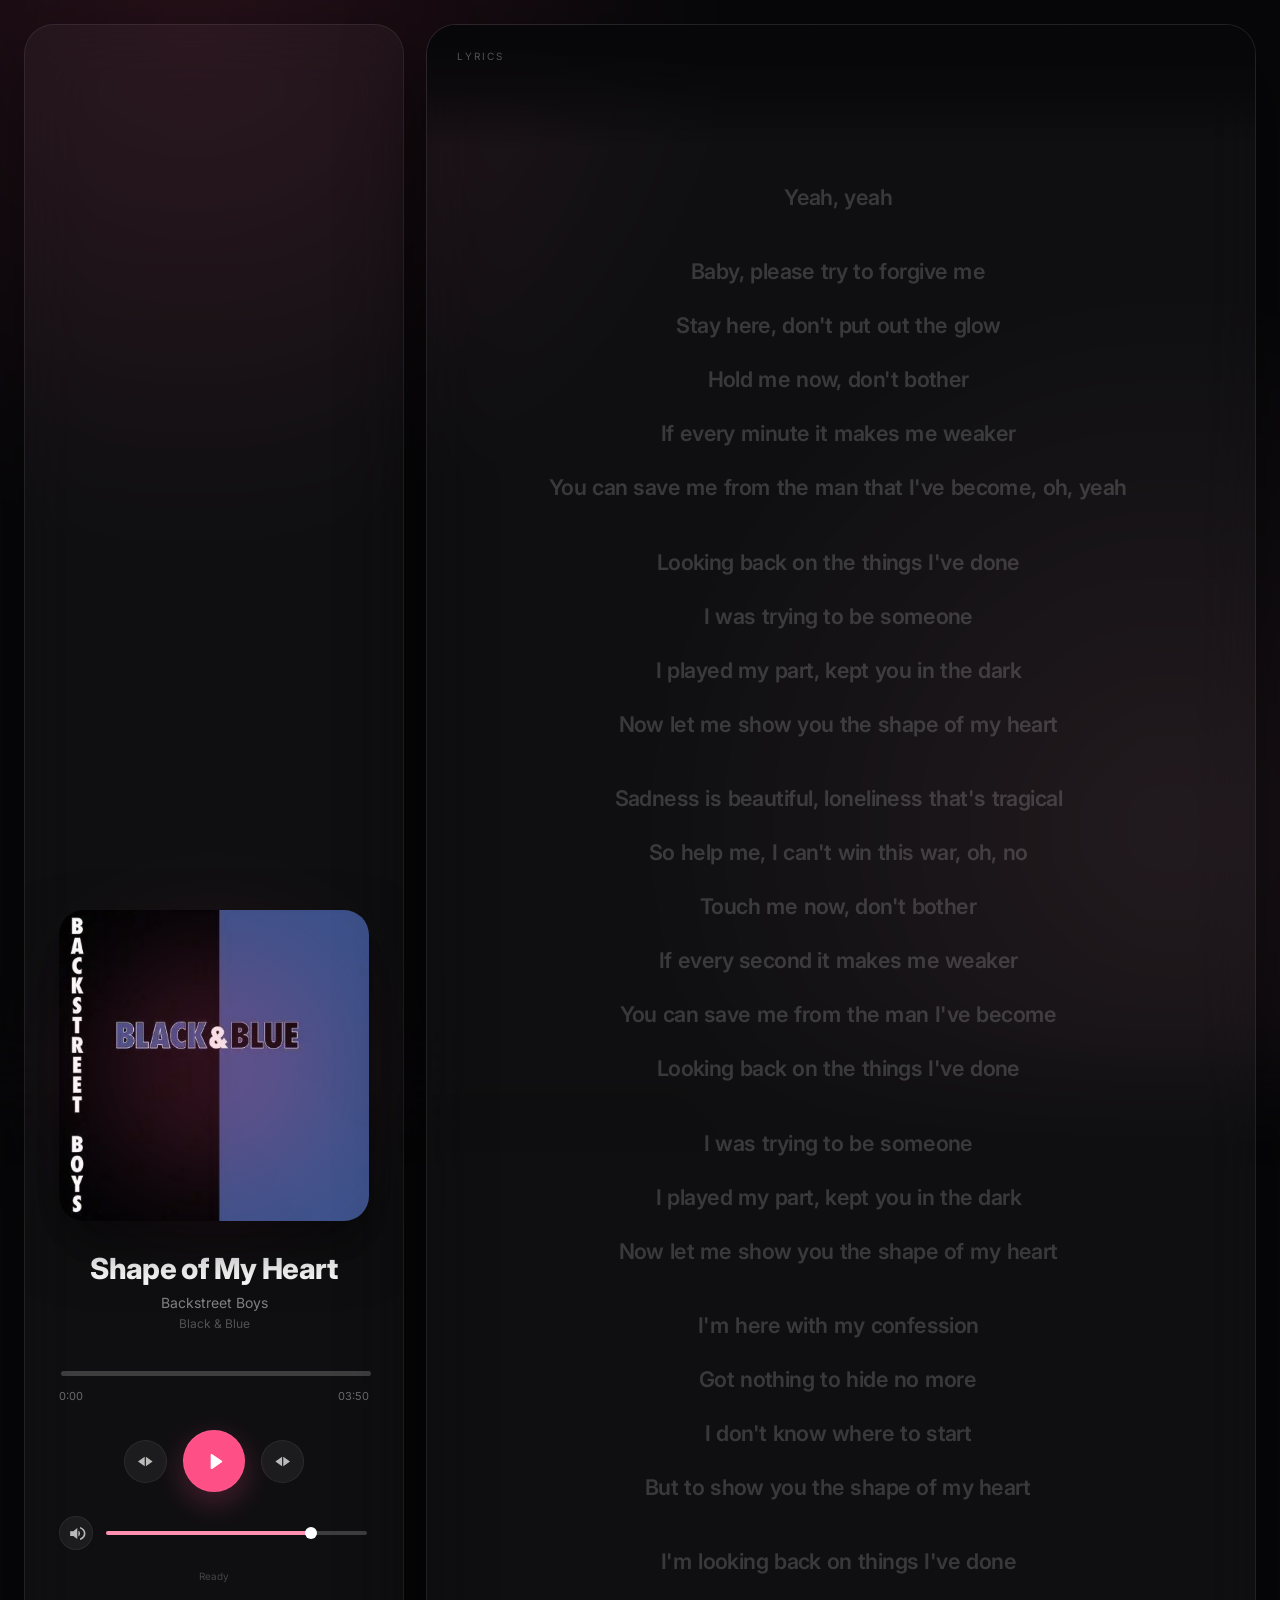
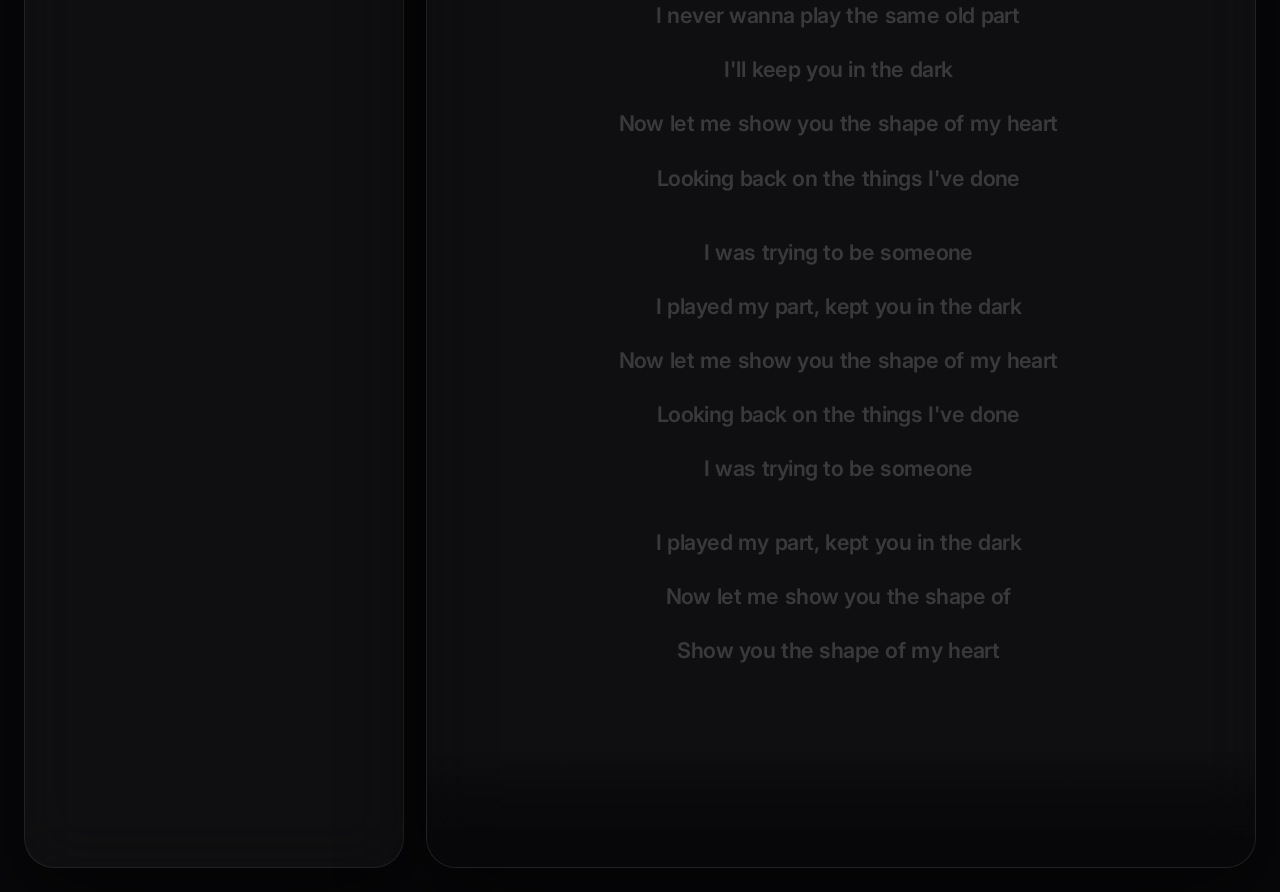
==== shapeofmyheart/index.html @ e03304a5 "first" ====
<!DOCTYPE html>
<html lang="id">
<head>
<meta charset="UTF-8">
<meta name="viewport" content="width=device-width, initial-scale=1.0, viewport-fit=cover">
<meta name="theme-color" content="#070709">
<title>Rose Music Player</title>

<link rel="preconnect" href="https://fonts.googleapis.com">
<link rel="preconnect" href="https://fonts.gstatic.com" crossorigin>
<link href="https://fonts.googleapis.com/css2?family=Inter:wght@400;500;600;700;800&display=swap" rel="stylesheet">

<style>
:root {
    --bg: #070709;
    --panel: rgba(255,255,255,.045);
    --panel-strong: rgba(255,255,255,.075);
    --border: rgba(255,255,255,.08);
    --text: #fff;
    --muted: rgba(255,255,255,.48);
    --accent: #ff4f87;
    --accent-light: #ff91b0;
    --shadow: 0 30px 80px rgba(0,0,0,.5);
}

* {
    box-sizing: border-box;
    -webkit-tap-highlight-color: transparent;
}

html,
body {
    margin: 0;
    width: 100%;
    min-height: 100%;
    background: var(--bg);
    color: var(--text);
    font-family: Inter, system-ui, sans-serif;
}

body {
    overflow-x: hidden;
}

button,
input {
    font: inherit;
}

button {
    border: 0;
    cursor: pointer;
}

.app {
    min-height: 100vh;
    position: relative;
    overflow: hidden;
    padding: 24px;
}

.background {
    position: fixed;
    inset: -20%;
    z-index: 0;
    pointer-events: none;
    background:
        radial-gradient(circle at 25% 15%, rgba(255,79,135,.13), transparent 30%),
        radial-gradient(circle at 80% 80%, rgba(255,145,176,.08), transparent 30%),
        #070709;
    filter: blur(35px);
}

.player {
    position: relative;
    z-index: 1;
    width: min(1250px, 100%);
    min-height: calc(100vh - 48px);
    margin: auto;
    display: grid;
    grid-template-columns: 380px minmax(0, 1fr);
    gap: 22px;
}

.player-card,
.lyrics-card {
    background: rgba(255,255,255,.035);
    border: 1px solid var(--border);
    box-shadow: var(--shadow);
    backdrop-filter: blur(30px);
    -webkit-backdrop-filter: blur(30px);
    border-radius: 30px;
}

.player-card {
    display: flex;
    flex-direction: column;
    justify-content: center;
    padding: 34px;
}

.cover-wrapper {
    position: relative;
    width: min(100%, 310px);
    aspect-ratio: 1;
    margin: 0 auto 30px;
}

.cover-glow {
    position: absolute;
    inset: 12%;
    background: var(--accent);
    opacity: .18;
    filter: blur(55px);
    border-radius: 50%;
    transition: opacity .5s ease, transform .5s ease;
}

.cover {
    position: relative;
    width: 100%;
    height: 100%;
    object-fit: cover;
    border-radius: 25px;
    display: block;
    box-shadow: 0 25px 55px rgba(0,0,0,.55);
    transition:
        transform .6s cubic-bezier(.2,.8,.2,1),
        box-shadow .6s ease;
}

.cover.playing {
    transform: scale(1.025);
    animation: floating 4s ease-in-out infinite;
}

.cover.playing + .cover-glow {
    opacity: .3;
    transform: scale(1.08);
}

@keyframes floating {
    0%, 100% {
        transform: scale(1.025) translateY(0);
    }
    50% {
        transform: scale(1.04) translateY(-5px);
    }
}

.song-info {
    text-align: center;
    margin-bottom: 24px;
}

.song-title {
    margin: 0;
    font-size: clamp(22px, 4vw, 29px);
    font-weight: 800;
    letter-spacing: -.7px;
}

.song-artist {
    margin: 8px 0 0;
    color: var(--muted);
    font-size: 14px;
}

.song-album {
    margin: 5px 0 0;
    color: rgba(255,255,255,.28);
    font-size: 12px;
}

.progress-area {
    margin-top: 5px;
}

.progress {
    width: 100%;
    height: 5px;
    appearance: none;
    -webkit-appearance: none;
    border-radius: 99px;
    outline: none;
    cursor: pointer;
    background: rgba(255,255,255,.1);
}

.progress::-webkit-slider-runnable-track {
    height: 5px;
    border-radius: 99px;
    background:
        linear-gradient(
            to right,
            var(--accent) 0%,
            var(--accent) var(--progress, 0%),
            rgba(255,255,255,.1) var(--progress, 0%),
            rgba(255,255,255,.1) 100%
        );
}

.progress::-moz-range-track {
    height: 5px;
    border-radius: 99px;
    background: rgba(255,255,255,.1);
}

.progress::-moz-range-progress {
    height: 5px;
    background: var(--accent);
    border-radius: 99px;
}

.progress::-webkit-slider-thumb {
    appearance: none;
    width: 13px;
    height: 13px;
    margin-top: -4px;
    border-radius: 50%;
    background: #fff;
    box-shadow: 0 0 12px rgba(255,79,135,.7);
    opacity: 0;
    transition: opacity .2s ease, transform .2s ease;
}

.progress:hover::-webkit-slider-thumb,
.progress:active::-webkit-slider-thumb {
    opacity: 1;
}

.time-row {
    display: flex;
    justify-content: space-between;
    margin-top: 9px;
    color: rgba(255,255,255,.38);
    font-size: 11px;
}

.controls {
    display: flex;
    align-items: center;
    justify-content: center;
    gap: 16px;
    margin-top: 27px;
}

.control {
    width: 43px;
    height: 43px;
    border-radius: 50%;
    display: grid;
    place-items: center;
    color: rgba(255,255,255,.7);
    background: rgba(255,255,255,.055);
    border: 1px solid rgba(255,255,255,.06);
    transition: transform .2s ease, background .2s ease, color .2s ease;
}

.control:hover {
    transform: translateY(-2px);
    color: #fff;
    background: rgba(255,255,255,.1);
}

.control:active {
    transform: scale(.94);
}

.play-button {
    width: 62px;
    height: 62px;
    color: #fff;
    background: var(--accent);
    box-shadow: 0 10px 30px rgba(255,79,135,.25);
}

.play-button:hover {
    background: var(--accent-light);
}

.icon {
    width: 19px;
    height: 19px;
    fill: currentColor;
}

.play-button .icon {
    width: 23px;
    height: 23px;
}

.volume-row {
    display: flex;
    align-items: center;
    gap: 11px;
    margin-top: 24px;
    color: rgba(255,255,255,.55);
}

.volume {
    flex: 1;
    height: 4px;
    appearance: none;
    -webkit-appearance: none;
    border-radius: 99px;
    background: rgba(255,255,255,.1);
}

.volume::-webkit-slider-runnable-track {
    height: 4px;
    border-radius: 99px;
    background:
        linear-gradient(
            to right,
            var(--accent-light) 0%,
            var(--accent-light) var(--volume, 80%),
            rgba(255,255,255,.1) var(--volume, 80%),
            rgba(255,255,255,.1) 100%
        );
}

.volume::-webkit-slider-thumb {
    appearance: none;
    width: 12px;
    height: 12px;
    margin-top: -4px;
    border-radius: 50%;
    background: #fff;
}

.status {
    text-align: center;
    margin-top: 20px;
    color: rgba(255,255,255,.22);
    font-size: 10px;
}

.lyrics-card {
    min-height: 0;
    position: relative;
    overflow: hidden;
}

.lyrics-header {
    position: absolute;
    z-index: 5;
    top: 0;
    left: 0;
    right: 0;
    padding: 25px 30px 18px;
    background: linear-gradient(
        to bottom,
        rgba(7,7,9,.95),
        rgba(7,7,9,.5),
        transparent
    );
    pointer-events: none;
}

.lyrics-label {
    color: rgba(255,255,255,.3);
    font-size: 10px;
    text-transform: uppercase;
    letter-spacing: 2px;
}

.lyrics-section {
    position: relative;
    height: 100%;
    min-height: 650px;
    overflow-y: auto;
    overflow-x: hidden;
    scroll-behavior: smooth;
    padding: 145px 30px 170px;
    scrollbar-width: thin;
    scrollbar-color: rgba(255,255,255,.12) transparent;
    overscroll-behavior: contain;
}

.lyrics-section::-webkit-scrollbar {
    width: 5px;
}

.lyrics-section::-webkit-scrollbar-track {
    background: transparent;
}

.lyrics-section::-webkit-scrollbar-thumb {
    background: rgba(255,255,255,.12);
    border-radius: 20px;
}

/* Fade mask */
.lyrics-card::before,
.lyrics-card::after {
    content: "";
    position: absolute;
    z-index: 4;
    left: 0;
    right: 0;
    height: 125px;
    pointer-events: none;
}

.lyrics-card::before {
    top: 0;
    background: linear-gradient(
        to bottom,
        rgba(7,7,9,1),
        rgba(7,7,9,.72),
        transparent
    );
}

.lyrics-card::after {
    bottom: 0;
    background: linear-gradient(
        to top,
        rgba(7,7,9,1),
        rgba(7,7,9,.72),
        transparent
    );
}

.line {
    position: relative;
    width: fit-content;
    max-width: 100%;
    margin: 0 auto;
    padding: 10px 16px;
    border-radius: 15px;
    color: rgba(255,255,255,.4);
    opacity: .55;
    font-size: clamp(17px, 2vw, 22px);
    font-weight: 600;
    line-height: 1.55;
    letter-spacing: -.35px;
    text-align: center;
    transform: scale(.98);
    transition:
        opacity .45s ease,
        color .45s ease,
        transform .45s cubic-bezier(.2,.8,.2,1),
        background .35s ease,
        filter .45s ease;
    cursor: pointer;
}

.line:hover {
    transform: scale(1.025) translateX(4px);
    background: rgba(255,255,255,.035);
    color: rgba(255,255,255,.72);
    opacity: .85;
}

.line.past {
    opacity: .25;
    color: rgba(255,255,255,.15);
    transform: scale(.94);
    filter: blur(.05px);
}

.line.future {
    opacity: .55;
    color: rgba(255,255,255,.4);
}

.line.active {
    opacity: 1;
    color: #fff;
    transform: scale(1.05);
    background: rgba(255,255,255,.045);
    box-shadow:
        inset 0 0 0 1px rgba(255,255,255,.035),
        0 12px 35px rgba(0,0,0,.15);
}

.line.active::before {
    content: "";
    position: absolute;
    left: 4px;
    top: 50%;
    width: 2px;
    height: 25px;
    border-radius: 99px;
    background: var(--accent);
    box-shadow: 0 0 12px rgba(255,79,135,.5);
    transform: translateY(-50%);
}

.line.active:hover {
    transform: scale(1.065) translateX(4px);
    background: rgba(255,255,255,.065);
}

.word {
    display: inline-block;
    margin-right: .28em;
    color: rgba(255,255,255,.32);
    transition:
        color .14s ease,
        text-shadow .14s ease,
        transform .14s cubic-bezier(.2,.8,.2,1),
        opacity .14s ease;
}

.word.sung {
    color: rgba(255,255,255,.92);
}

.word.active {
    color: var(--accent-light);
    transform: translateY(-1px) scale(1.035);
    text-shadow:
        0 0 8px rgba(255,79,135,.35),
        0 0 20px rgba(255,79,135,.15);
}

.empty {
    height: 100%;
    min-height: 400px;
    display: grid;
    place-items: center;
    text-align: center;
    color: rgba(255,255,255,.25);
}

.empty strong {
    display: block;
    color: rgba(255,255,255,.55);
    font-size: 15px;
    margin-bottom: 7px;
}

.empty span {
    font-size: 12px;
}

@media (max-width: 850px) {
    .app {
        padding: 12px;
    }

    .player {
        min-height: calc(100vh - 24px);
        grid-template-columns: 1fr;
        gap: 12px;
    }

    .player-card {
        padding: 25px 20px 20px;
        border-radius: 24px;
    }

    .cover-wrapper {
        width: min(65vw, 270px);
        margin-bottom: 22px;
    }

    .song-info {
        margin-bottom: 18px;
    }

    .controls {
        margin-top: 22px;
    }

    .volume-row {
        margin-top: 18px;
    }

    .lyrics-card {
        min-height: 60vh;
        height: 60vh;
        border-radius: 24px;
    }

    .lyrics-section {
        min-height: 0;
        padding: 120px 14px 130px;
    }

    .lyrics-header {
        padding: 20px 20px 15px;
    }

    .line {
        padding: 9px 13px;
        font-size: 17px;
    }

    .line.active {
        transform: scale(1.025);
    }

    .line.active:hover {
        transform: scale(1.04);
    }
}

@media (max-width: 450px) {
    .cover-wrapper {
        width: 57vw;
        max-width: 230px;
    }

    .player-card {
        padding-top: 20px;
    }

    .song-title {
        font-size: 21px;
    }

    .control {
        width: 40px;
        height: 40px;
    }

    .play-button {
        width: 57px;
        height: 57px;
    }

    .lyrics-card {
        height: 58vh;
    }
}
</style>
</head>

<body>

<div class="app">
    <div class="background"></div>

    <main class="player">

        <section class="player-card">

            <div class="cover-wrapper">
                <img
                    id="cover"
                    class="cover"
                    src="cover.jpg"
                    alt="Album cover"
                >
                <div class="cover-glow"></div>
            </div>

            <div class="song-info">
                <h1 id="songTitle" class="song-title">Loading...</h1>
                <p id="songArtist" class="song-artist">Unknown Artist</p>
                <p id="songAlbum" class="song-album">Unknown Album</p>
            </div>

            <div class="progress-area">
                <input
                    id="progress"
                    class="progress"
                    type="range"
                    min="0"
                    max="100"
                    value="0"
                    step="0.01"
                    aria-label="Progress"
                >

                <div class="time-row">
                    <span id="currentTime">0:00</span>
                    <span id="duration">0:00</span>
                </div>
            </div>

            <div class="controls">

                <button
                    id="backButton"
                    class="control"
                    title="Mundur 5 detik"
                    aria-label="Mundur 5 detik"
                >
                    <svg class="icon" viewBox="0 0 24 24">
                        <path d="M11 6v12l-8.5-6L11 6Zm1.5 0v12l8.5-6-8.5-6Z"/>
                    </svg>
                </button>

                <button
                    id="playButton"
                    class="control play-button"
                    title="Play"
                    aria-label="Play"
                >
                    <svg id="playIcon" class="icon" viewBox="0 0 24 24">
                        <path d="M8 5.2v13.6c0 .8.9 1.3 1.6.9l10-6.8c.6-.4.6-1.3 0-1.7l-10-6.8C8.9 4 8 4.4 8 5.2Z"/>
                    </svg>
                </button>

                <button
                    id="forwardButton"
                    class="control"
                    title="Maju 5 detik"
                    aria-label="Maju 5 detik"
                >
                    <svg class="icon" viewBox="0 0 24 24">
                        <path d="M13 6v12l8.5-6L13 6Zm-1.5 0v12L3 12l8.5-6Z"/>
                    </svg>
                </button>

            </div>

            <div class="volume-row">

                <button
                    id="muteButton"
                    class="control"
                    style="width:34px;height:34px;"
                    title="Mute"
                    aria-label="Mute"
                >
                    <svg id="volumeIcon" class="icon" viewBox="0 0 24 24">
                        <path d="M4 9v6h4l5 4V5L8 9H4Zm12.5 3a4.5 4.5 0 0 0-2.1-3.8v7.6a4.5 4.5 0 0 0 2.1-3.8Zm0-8.3v2.1c2.8 1 4.8 3.5 4.8 6.2s-2 5.2-4.8 6.2v2.1c4-1.1 6.8-4.4 6.8-8.3s-2.8-7.2-6.8-8.3Z"/>
                    </svg>
                </button>

                <input
                    id="volume"
                    class="volume"
                    type="range"
                    min="0"
                    max="1"
                    step="0.01"
                    value=".8"
                    aria-label="Volume"
                >

            </div>

            <div id="status" class="status">
                Ready
            </div>

            <audio id="audio" preload="metadata">
                <source src="music.mp3" type="audio/mpeg">
            </audio>

        </section>

        <section class="lyrics-card">

            <div class="lyrics-header">
                <div class="lyrics-label">Lyrics</div>
            </div>

            <div
                id="lyricsSection"
                class="lyrics-section"
                aria-label="Lyrics"
            >
                <div class="empty">
                    <div>
                        <strong>Loading lyrics...</strong>
                        <span>Membaca lyric.lrc</span>
                    </div>
                </div>
            </div>

        </section>

    </main>
</div>

<script>
"use strict";

/* =========================================================
   DOM
========================================================= */

const audio = document.getElementById("audio");
const cover = document.getElementById("cover");

const playButton = document.getElementById("playButton");
const playIcon = document.getElementById("playIcon");

const backButton = document.getElementById("backButton");
const forwardButton = document.getElementById("forwardButton");

const progress = document.getElementById("progress");
const volume = document.getElementById("volume");

const muteButton = document.getElementById("muteButton");
const volumeIcon = document.getElementById("volumeIcon");

const currentTimeEl = document.getElementById("currentTime");
const durationEl = document.getElementById("duration");

const songTitle = document.getElementById("songTitle");
const songArtist = document.getElementById("songArtist");
const songAlbum = document.getElementById("songAlbum");

const lyricsSection = document.getElementById("lyricsSection");
const statusEl = document.getElementById("status");


/* =========================================================
   STATE
========================================================= */

let lyrics = [];
let metadata = {};

let activeLineIndex = -1;
let previousActiveLineIndex = -1;

let lastRenderedSecond = -1;
let previousVolume = 0.8;


/* =========================================================
   UTILITIES
========================================================= */

function formatTime(seconds) {
    if (!Number.isFinite(seconds) || seconds < 0) {
        return "0:00";
    }

    const minutes = Math.floor(seconds / 60);
    const secs = Math.floor(seconds % 60);

    return `${minutes}:${String(secs).padStart(2, "0")}`;
}


/*
 * Memperbaiki mojibake umum akibat encoding UTF-8
 * yang salah terbaca sebagai Windows-1252 / Latin-1.
 */
function normalizeText(text) {
    if (!text) return "";

    let result = text;

    const replacements = {
        "â€“": "–",
        "â€”": "—",
        "â€˜": "‘",
        "â€™": "’",
        "â€œ": "“",
        "â€": "”",
        "â€¦": "…",
        "Â ": " ",
        "Â": "",
        "â€¢": "•",
        "â„¢": "™",
        "âˆ’": "−",
        "ï¿½": "�"
    };

    for (const [bad, good] of Object.entries(replacements)) {
        result = result.split(bad).join(good);
    }

    return result.normalize("NFC");
}


/* =========================================================
   LRC PARSER
========================================================= */

function timeToSeconds(minute, second, fraction = "0") {
    const sec = Number(second);

    /*
     * LRC biasanya memakai centisecond:
     * 00:15.05 = 15.05
     *
     * Jika fraction memiliki 1 digit:
     * .5 -> .5
     *
     * Jika memiliki 2 digit:
     * .05 -> .05
     *
     * Jika lebih panjang:
     * dikonversi sebagai decimal.
     */
    const decimal = Number(`0.${fraction}`);

    return (Number(minute) * 60) + sec + decimal;
}


function parseLRC(text) {
    const result = {
        metadata: {},
        lines: []
    };

    text = normalizeText(text);

    const rawLines = text
        .replace(/\r\n/g, "\n")
        .replace(/\r/g, "\n")
        .split("\n");

    /*
     * Timestamp line-level:
     * [00:15.05]I know...
     *
     * Word timestamp:
     * [00:15.05]I <00:15.52>know <00:16.02>that
     */
    const lineTimestampRegex =
        /\[(\d{1,3}):(\d{2})(?:[.:](\d{1,3}))?\]/g;

    const wordTimestampRegex =
        /<(\d{1,3}):(\d{2})(?:[.:](\d{1,3}))?>/g;

    for (const rawLine of rawLines) {

        const line = rawLine.trim();

        if (!line) continue;

        /*
         * Metadata
         */
        const metadataMatch = line.match(
            /^\[([a-zA-Z]+):\s*(.*?)\]$/
        );

        if (metadataMatch) {
            const key = metadataMatch[1].toLowerCase();
            const value = normalizeText(metadataMatch[2]);

            result.metadata[key] = value;
            continue;
        }

        /*
         * Ambil timestamp line-level.
         */
        const timestamps = [];
        let match;

        lineTimestampRegex.lastIndex = 0;

        while ((match = lineTimestampRegex.exec(line)) !== null) {
            const seconds = timeToSeconds(
                match[1],
                match[2],
                match[3] || "0"
            );

            timestamps.push(seconds);
        }

        if (!timestamps.length) continue;

        /*
         * Hapus timestamp pertama dari awal.
         * Timestamp tambahan dianggap repeat timestamp.
         */
        const firstTimestampEnd = line.indexOf("]");

        if (firstTimestampEnd === -1) continue;

        const content = line
            .slice(firstTimestampEnd + 1)
            .trim();

        /*
         * Parse word-level timestamp.
         */
        const words = [];

        let lastIndex = 0;
        let wordMatch;

        wordTimestampRegex.lastIndex = 0;

        /*
         * Teks sebelum timestamp kata pertama
         * memakai timestamp line sebagai timestamp awal.
         */
        while ((wordMatch = wordTimestampRegex.exec(content)) !== null) {

            const textBefore = content
                .slice(lastIndex, wordMatch.index)
                .trim();

            if (textBefore) {
                words.push({
                    text: textBefore,
                    time: null
                });
            }

            const wordTime = timeToSeconds(
                wordMatch[1],
                wordMatch[2],
                wordMatch[3] || "0"
            );

            words.push({
                text: "",
                time: wordTime
            });

            lastIndex = wordTimestampRegex.lastIndex;
        }

        /*
         * Cara di atas menghasilkan timestamp sebagai token kosong.
         * Sekarang gabungkan timestamp dengan kata berikutnya.
         */
        const reconstructedWords = [];

        if (wordTimestampRegex.test(content)) {

            const parts = [];
            let cursor = 0;

            wordTimestampRegex.lastIndex = 0;

            while ((wordMatch = wordTimestampRegex.exec(content)) !== null) {

                const textPart = content.slice(
                    cursor,
                    wordMatch.index
                ).trim();

                const timestamp = timeToSeconds(
                    wordMatch[1],
                    wordMatch[2],
                    wordMatch[3] || "0"
                );

                if (textPart) {
                    parts.push({
                        text: textPart,
                        time: timestamp
                    });
                }

                cursor = wordTimestampRegex.lastIndex;
            }

            const finalText = content.slice(cursor).trim();

            if (finalText) {
                /*
                 * Jika ada timestamp terakhir, kata setelahnya
                 * menggunakan timestamp tersebut.
                 */
                const lastTimestamp = parts.length
                    ? parts[parts.length - 1].time
                    : timestamps[0];

                parts.push({
                    text: finalText,
                    time: lastTimestamp
                });
            }

            reconstructedWords.push(...parts);
        }

        const finalWords = reconstructedWords.length
            ? reconstructedWords
            : [{
                text: content,
                time: timestamps[0]
            }];

        /*
         * Jika ada beberapa timestamp line-level,
         * buat line terpisah.
         */
        for (const start of timestamps) {

            result.lines.push({
                time: start,
                text: content,
                words: finalWords.map(word => ({
                    text: word.text,
                    time: word.time
                }))
            });
        }
    }

    /*
     * Sort timestamp.
     */
    result.lines.sort((a, b) => a.time - b.time);

    /*
     * Jika word timestamp tidak tersedia,
     * gunakan timestamp line sebagai fallback.
     */
    for (const line of result.lines) {
        line.words = line.words.filter(
            word => word.text
        );

        if (!line.words.length && line.text) {
            line.words = [{
                text: line.text,
                time: line.time
            }];
        }
    }

    return result;
}


/* =========================================================
   LOAD LYRICS
========================================================= */

async function loadLyrics() {

    try {

        statusEl.textContent = "Loading lyrics...";

        const response = await fetch(
            "lyric.lrc",
            {
                cache: "no-cache"
            }
        );

        if (!response.ok) {
            throw new Error(
                `HTTP ${response.status}`
            );
        }

        const text = await response.text();

        if (!text.trim()) {
            throw new Error("LRC kosong");
        }

        const parsed = parseLRC(text);

        metadata = parsed.metadata;
        lyrics = parsed.lines;

        renderLyrics();
        applyMetadata();

        statusEl.textContent =
            `${lyrics.length} lyric lines`;

    } catch (error) {

        console.error("Lyrics error:", error);

        lyrics = [];

        lyricsSection.innerHTML = `
            <div class="empty">
                <div>
                    <strong>Lyrics tidak ditemukan</strong>
                    <span>Pastikan file lyric.lrc berada di folder yang sama.</span>
                </div>
            </div>
        `;

        statusEl.textContent =
            "Lyrics tidak ditemukan";
    }
}


/* =========================================================
   METADATA
========================================================= */

function applyMetadata() {

    songTitle.textContent =
        metadata.ti || "Unknown Title";

    songArtist.textContent =
        metadata.ar || "Unknown Artist";

    songAlbum.textContent =
        metadata.al || "Unknown Album";

    if (metadata.length) {
        durationEl.textContent =
            normalizeText(metadata.length);
    }
}


/* =========================================================
   RENDER LYRICS
========================================================= */

function renderLyrics() {

    if (!lyrics.length) {
        lyricsSection.innerHTML = `
            <div class="empty">
                <div>
                    <strong>Lyrics tidak ditemukan</strong>
                    <span>File LRC tidak memiliki timestamp yang valid.</span>
                </div>
            </div>
        `;
        return;
    }

    const fragment = document.createDocumentFragment();

    lyrics.forEach((line, lineIndex) => {

        const lineElement =
            document.createElement("div");

        lineElement.className =
            "line future";

        lineElement.dataset.index =
            lineIndex;

        lineElement.dataset.time =
            line.time;

        /*
         * Render setiap kata sebagai span.
         */
        line.words.forEach((word, wordIndex) => {

            const wordElement =
                document.createElement("span");

            wordElement.className = "word";

            wordElement.textContent =
                word.text;

            wordElement.dataset.time =
                word.time;

            wordElement.dataset.wordIndex =
                wordIndex;

            lineElement.appendChild(wordElement);

        });

        fragment.appendChild(lineElement);
    });

    lyricsSection.innerHTML = "";
    lyricsSection.appendChild(fragment);
}


/* =========================================================
   FIND ACTIVE LINE
========================================================= */

function findActiveLine(time) {

    let index = -1;

    /*
     * Binary search supaya efisien
     * walaupun LRC memiliki banyak baris.
     */
    let low = 0;
    let high = lyrics.length - 1;

    while (low <= high) {

        const mid = (low + high) >> 1;

        if (lyrics[mid].time <= time) {
            index = mid;
            low = mid + 1;
        } else {
            high = mid - 1;
        }
    }

    return index;
}


/* =========================================================
   UPDATE LINE STATES
========================================================= */

function updateLineStates(time) {

    if (!lyrics.length) return;

    activeLineIndex = findActiveLine(time);

    /*
     * Jangan melakukan pekerjaan DOM berat
     * jika baris aktif belum berubah.
     */
    if (
        activeLineIndex === previousActiveLineIndex
    ) {
        return;
    }

    const lineElements =
        lyricsSection.querySelectorAll(".line");

    lineElements.forEach((element, index) => {

        element.classList.remove(
            "past",
            "active",
            "future"
        );

        if (index < activeLineIndex) {
            element.classList.add("past");

        } else if (index === activeLineIndex) {
            element.classList.add("active");

        } else {
            element.classList.add("future");
        }
    });

    /*
     * Auto-scroll hanya saat active line berubah.
     */
    if (
        activeLineIndex !== -1 &&
        activeLineIndex !== previousActiveLineIndex
    ) {

        const target =
            lineElements[activeLineIndex];

        if (target) {

            const containerHeight =
                lyricsSection.clientHeight;

            const targetTop =
                target.offsetTop -
                (containerHeight / 2) +
                (target.offsetHeight / 2);

            lyricsSection.scrollTo({
                top: Math.max(0, targetTop),
                behavior: "smooth"
            });
        }
    }

    previousActiveLineIndex =
        activeLineIndex;
}


/* =========================================================
   WORD-LEVEL KARAOKE
========================================================= */

function updateLyrics(time) {

    if (!lyrics.length) return;

    /*
     * Update line state terlebih dahulu.
     */
    updateLineStates(time);

    if (
        activeLineIndex < 0 ||
        !lyrics[activeLineIndex]
    ) {
        return;
    }

    const line =
        lyrics[activeLineIndex];

    const lineElement =
        lyricsSection.querySelector(
            `.line[data-index="${activeLineIndex}"]`
        );

    if (!lineElement) return;

    const wordElements =
        lineElement.querySelectorAll(".word");

    /*
     * Set status masing-masing kata.
     */
    wordElements.forEach((wordElement, index) => {

        const wordTime =
            Number(wordElement.dataset.time);

        const nextWord =
            wordElements[index + 1];

        const nextTime = nextWord
            ? Number(nextWord.dataset.time)
            : Infinity;

        wordElement.classList.remove(
            "active",
            "sung"
        );

        /*
         * Belum dinyanyikan
         */
        if (time < wordTime) {
            return;
        }

        /*
         * Sedang dinyanyikan
         */
        if (
            time >= wordTime &&
            time < nextTime
        ) {
            wordElement.classList.add("active");
            return;
        }

        /*
         * Sudah dinyanyikan
         */
        wordElement.classList.add("sung");
    });
}


/* =========================================================
   PLAYER UPDATE
========================================================= */

function updatePlayer() {

    const current =
        audio.currentTime || 0;

    const total =
        audio.duration || 0;

    currentTimeEl.textContent =
        formatTime(current);

    if (Number.isFinite(total)) {
        durationEl.textContent =
            formatTime(total);
    }

    const percent =
        total > 0
            ? (current / total) * 100
            : 0;

    progress.value = percent;

    progress.style.setProperty(
        "--progress",
        `${percent}%`
    );

    /*
     * Hindari update lyrics berlebihan.
     */
    const second =
        Math.floor(current * 20);

    if (second !== lastRenderedSecond) {

        lastRenderedSecond = second;

        updateLyrics(current);
    }
}


/* =========================================================
   PLAY / PAUSE
========================================================= */

async function togglePlay() {

    try {

        if (audio.paused) {
            await audio.play();
        } else {
            audio.pause();
        }

    } catch (error) {

        console.error("Playback error:", error);

        statusEl.textContent =
            "Audio gagal diputar";
    }
}


function updatePlayUI() {

    if (audio.paused) {

        /*
         * Play icon
         */
        playIcon.innerHTML = `
            <path d="M8 5.2v13.6c0 .8.9 1.3 1.6.9l10-6.8c.6-.4.6-1.3 0-1.7l-10-6.8C8.9 4 8 4.4 8 5.2Z"/>
        `;

        playButton.setAttribute(
            "aria-label",
            "Play"
        );

        playButton.title = "Play";

        cover.classList.remove("playing");

        statusEl.textContent = "Paused";

    } else {

        /*
         * Pause icon
         */
        playIcon.innerHTML = `
            <path d="M7 5h3v14H7V5Zm7 0h3v14h-3V5Z"/>
        `;

        playButton.setAttribute(
            "aria-label",
            "Pause"
        );

        playButton.title = "Pause";

        cover.classList.add("playing");

        statusEl.textContent = "Playing";
    }
}


/* =========================================================
   PROGRESS SEEK
========================================================= */

progress.addEventListener("input", () => {

    if (!Number.isFinite(audio.duration)) {
        return;
    }

    const percent =
        Number(progress.value);

    audio.currentTime =
        audio.duration * (percent / 100);

    progress.style.setProperty(
        "--progress",
        `${percent}%`
    );
});


/* =========================================================
   VOLUME
========================================================= */

function updateVolumeUI() {

    const value =
        Number(volume.value);

    const percentage =
        value * 100;

    volume.style.setProperty(
        "--volume",
        `${percentage}%`
    );

    if (audio.muted || value === 0) {

        volumeIcon.innerHTML = `
            <path d="M4 9v6h4l5 4V5L8 9H4Zm13.2 1.8-1.4 1.4 1.4 1.4 1.4-1.4-1.4-1.4Zm2.5-2.5-1.4 1.4L19.7 11l1.4-1.4-1.4-1.3Zm0 7.8-1.4-1.4-1.3 1.4 1.4 1.4 1.3-1.4Z"/>
        `;

    } else {

        volumeIcon.innerHTML = `
            <path d="M4 9v6h4l5 4V5L8 9H4Zm12.5 3a4.5 4.5 0 0 0-2.1-3.8v7.6a4.5 4.5 0 0 0 2.1-3.8Zm0-8.3v2.1c2.8 1 4.8 3.5 4.8 6.2s-2 5.2-4.8 6.2v2.1c4-1.1 6.8-4.4 6.8-8.3s-2.8-7.2-6.8-8.3Z"/>
        `;
    }
}


volume.addEventListener("input", () => {

    const value =
        Number(volume.value);

    audio.volume = value;

    audio.muted = false;

    previousVolume =
        value > 0
            ? value
            : previousVolume;

    updateVolumeUI();
});


muteButton.addEventListener("click", () => {

    if (audio.muted || audio.volume === 0) {

        audio.muted = false;

        if (audio.volume === 0) {
            audio.volume =
                previousVolume || .8;

            volume.value =
                audio.volume;
        }

    } else {

        previousVolume =
            audio.volume;

        audio.muted = true;
    }

    updateVolumeUI();
});


/* =========================================================
   SEEK BUTTONS
========================================================= */

backButton.addEventListener("click", () => {

    audio.currentTime =
        Math.max(
            0,
            audio.currentTime - 5
        );

    updatePlayer();
});


forwardButton.addEventListener("click", () => {

    audio.currentTime =
        Math.min(
            audio.duration || Infinity,
            audio.currentTime + 5
        );

    updatePlayer();
});


/* =========================================================
   KEYBOARD SHORTCUTS
========================================================= */

document.addEventListener("keydown", event => {

    const target =
        event.target;

    const isInput =
        target.tagName === "INPUT" ||
        target.tagName === "TEXTAREA" ||
        target.isContentEditable;

    if (isInput) return;

    if (event.code === "Space") {

        event.preventDefault();

        togglePlay();

    } else if (event.code === "ArrowLeft") {

        event.preventDefault();

        audio.currentTime =
            Math.max(
                0,
                audio.currentTime - 5
            );

        updatePlayer();

    } else if (event.code === "ArrowRight") {

        event.preventDefault();

        audio.currentTime =
            Math.min(
                audio.duration || Infinity,
                audio.currentTime + 5
            );

        updatePlayer();
    }
});


/* =========================================================
   AUDIO EVENTS
========================================================= */

audio.addEventListener("loadedmetadata", () => {

    durationEl.textContent =
        formatTime(audio.duration);

    /*
     * Jika LRC mempunyai length,
     * duration audio tetap menjadi sumber utama.
     */
    if (Number.isFinite(audio.duration)) {
        statusEl.textContent =
            "Ready";
    }
});


audio.addEventListener("timeupdate", updatePlayer);

audio.addEventListener("play", () => {
    updatePlayUI();
});


audio.addEventListener("pause", () => {
    updatePlayUI();
});


audio.addEventListener("ended", () => {

    updatePlayUI();

    progress.value = 100;

    progress.style.setProperty(
        "--progress",
        "100%"
    );

    /*
     * Tandai semua lirik sebagai selesai.
     */
    lyricsSection
        .querySelectorAll(".line")
        .forEach(line => {
            line.classList.remove(
                "active",
                "future"
            );
            line.classList.add("past");
        });
});


audio.addEventListener("error", error => {

    console.error(
        "Audio failed:",
        error
    );

    statusEl.textContent =
        "Audio gagal dimuat";

    songTitle.textContent =
        metadata.ti || "Audio Error";
});


audio.addEventListener("waiting", () => {

    statusEl.textContent =
        "Buffering...";
});


audio.addEventListener("canplay", () => {

    if (!audio.paused) {
        statusEl.textContent =
            "Playing";
    } else {
        statusEl.textContent =
            "Ready";
    }
});


/* =========================================================
   BUTTON
========================================================= */

playButton.addEventListener(
    "click",
    togglePlay
);


/* =========================================================
   COVER ERROR
========================================================= */

cover.addEventListener("error", () => {

    /*
     * Jangan membuat aplikasi crash
     * jika cover.jpg tidak tersedia.
     */
    cover.style.opacity = "0";

    statusEl.textContent =
        "Cover tidak ditemukan";
});


/* =========================================================
   INITIALIZATION
========================================================= */

audio.volume = .8;
volume.value = .8;

updateVolumeUI();
updatePlayUI();

loadLyrics();
</script>

</body>
</html>
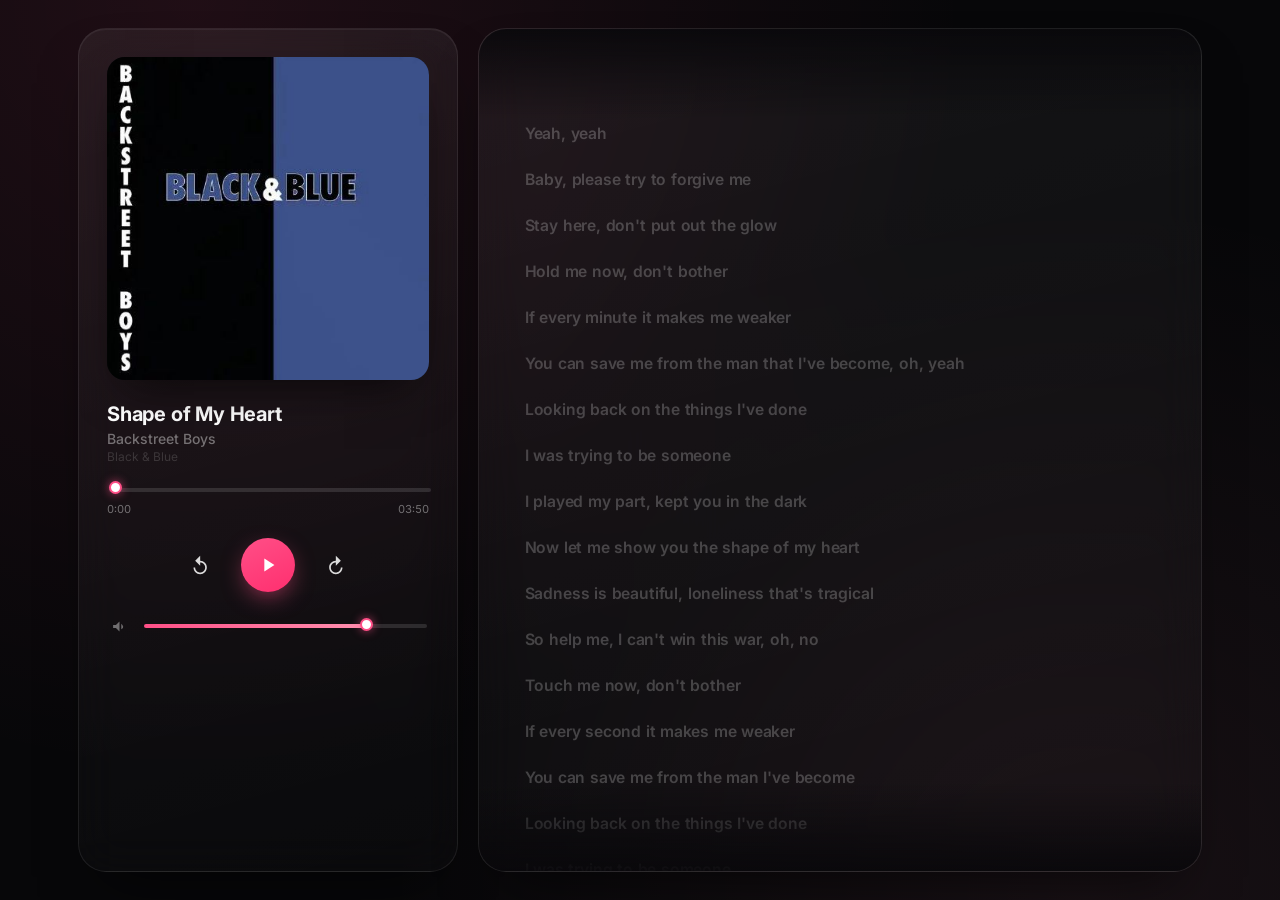
==== commit 96a83cfe: "update" ====
--- a/shapeofmyheart/index.html
+++ b/shapeofmyheart/index.html
@@ -3,1878 +3,860 @@
 <head>
 <meta charset="UTF-8">
 <meta name="viewport" content="width=device-width, initial-scale=1.0, viewport-fit=cover">
-<meta name="theme-color" content="#070709">
-<title>Rose Music Player</title>
-
+<title>Music Player</title>
 <link rel="preconnect" href="https://fonts.googleapis.com">
 <link rel="preconnect" href="https://fonts.gstatic.com" crossorigin>
 <link href="https://fonts.googleapis.com/css2?family=Inter:wght@400;500;600;700;800&display=swap" rel="stylesheet">
-
 <style>
-:root {
-    --bg: #070709;
-    --panel: rgba(255,255,255,.045);
-    --panel-strong: rgba(255,255,255,.075);
-    --border: rgba(255,255,255,.08);
-    --text: #fff;
-    --muted: rgba(255,255,255,.48);
-    --accent: #ff4f87;
-    --accent-light: #ff91b0;
-    --shadow: 0 30px 80px rgba(0,0,0,.5);
-}
-
-* {
-    box-sizing: border-box;
-    -webkit-tap-highlight-color: transparent;
-}
-
-html,
-body {
-    margin: 0;
-    width: 100%;
-    min-height: 100%;
-    background: var(--bg);
-    color: var(--text);
-    font-family: Inter, system-ui, sans-serif;
-}
-
-body {
-    overflow-x: hidden;
-}
-
-button,
-input {
-    font: inherit;
-}
-
-button {
-    border: 0;
-    cursor: pointer;
-}
-
-.app {
-    min-height: 100vh;
-    position: relative;
-    overflow: hidden;
-    padding: 24px;
-}
-
-.background {
-    position: fixed;
-    inset: -20%;
-    z-index: 0;
-    pointer-events: none;
+  :root{
+    --bg:#070709;
+    --accent:#ff4f87;
+    --accent-soft:#ff91b0;
+    --glass:rgba(255,255,255,.04);
+    --glass-strong:rgba(255,255,255,.06);
+    --glass-border:rgba(255,255,255,.08);
+    --text-bright:rgba(255,255,255,1);
+    --text-dim:rgba(255,255,255,.4);
+    --text-dimmer:rgba(255,255,255,.15);
+    --radius-lg:28px;
+    --radius-md:18px;
+    --radius-sm:12px;
+  }
+
+  *{box-sizing:border-box;}
+  html,body{height:100%;}
+  body{
+    margin:0;
     background:
-        radial-gradient(circle at 25% 15%, rgba(255,79,135,.13), transparent 30%),
-        radial-gradient(circle at 80% 80%, rgba(255,145,176,.08), transparent 30%),
-        #070709;
-    filter: blur(35px);
-}
-
-.player {
-    position: relative;
-    z-index: 1;
-    width: min(1250px, 100%);
-    min-height: calc(100vh - 48px);
-    margin: auto;
-    display: grid;
-    grid-template-columns: 380px minmax(0, 1fr);
-    gap: 22px;
-}
-
-.player-card,
-.lyrics-card {
-    background: rgba(255,255,255,.035);
-    border: 1px solid var(--border);
-    box-shadow: var(--shadow);
-    backdrop-filter: blur(30px);
-    -webkit-backdrop-filter: blur(30px);
-    border-radius: 30px;
-}
-
-.player-card {
-    display: flex;
-    flex-direction: column;
-    justify-content: center;
-    padding: 34px;
-}
-
-.cover-wrapper {
-    position: relative;
-    width: min(100%, 310px);
-    aspect-ratio: 1;
-    margin: 0 auto 30px;
-}
-
-.cover-glow {
-    position: absolute;
-    inset: 12%;
-    background: var(--accent);
-    opacity: .18;
-    filter: blur(55px);
-    border-radius: 50%;
-    transition: opacity .5s ease, transform .5s ease;
-}
-
-.cover {
-    position: relative;
-    width: 100%;
-    height: 100%;
-    object-fit: cover;
-    border-radius: 25px;
-    display: block;
-    box-shadow: 0 25px 55px rgba(0,0,0,.55);
-    transition:
-        transform .6s cubic-bezier(.2,.8,.2,1),
-        box-shadow .6s ease;
-}
-
-.cover.playing {
-    transform: scale(1.025);
-    animation: floating 4s ease-in-out infinite;
-}
-
-.cover.playing + .cover-glow {
-    opacity: .3;
-    transform: scale(1.08);
-}
-
-@keyframes floating {
-    0%, 100% {
-        transform: scale(1.025) translateY(0);
-    }
-    50% {
-        transform: scale(1.04) translateY(-5px);
-    }
-}
-
-.song-info {
-    text-align: center;
-    margin-bottom: 24px;
-}
-
-.song-title {
-    margin: 0;
-    font-size: clamp(22px, 4vw, 29px);
-    font-weight: 800;
-    letter-spacing: -.7px;
-}
-
-.song-artist {
-    margin: 8px 0 0;
-    color: var(--muted);
-    font-size: 14px;
-}
-
-.song-album {
-    margin: 5px 0 0;
-    color: rgba(255,255,255,.28);
-    font-size: 12px;
-}
-
-.progress-area {
-    margin-top: 5px;
-}
-
-.progress {
-    width: 100%;
-    height: 5px;
-    appearance: none;
-    -webkit-appearance: none;
-    border-radius: 99px;
-    outline: none;
-    cursor: pointer;
-    background: rgba(255,255,255,.1);
-}
-
-.progress::-webkit-slider-runnable-track {
-    height: 5px;
-    border-radius: 99px;
-    background:
-        linear-gradient(
-            to right,
-            var(--accent) 0%,
-            var(--accent) var(--progress, 0%),
-            rgba(255,255,255,.1) var(--progress, 0%),
-            rgba(255,255,255,.1) 100%
-        );
-}
-
-.progress::-moz-range-track {
-    height: 5px;
-    border-radius: 99px;
-    background: rgba(255,255,255,.1);
-}
-
-.progress::-moz-range-progress {
-    height: 5px;
-    background: var(--accent);
-    border-radius: 99px;
-}
-
-.progress::-webkit-slider-thumb {
-    appearance: none;
-    width: 13px;
-    height: 13px;
-    margin-top: -4px;
-    border-radius: 50%;
-    background: #fff;
-    box-shadow: 0 0 12px rgba(255,79,135,.7);
-    opacity: 0;
-    transition: opacity .2s ease, transform .2s ease;
-}
-
-.progress:hover::-webkit-slider-thumb,
-.progress:active::-webkit-slider-thumb {
-    opacity: 1;
-}
-
-.time-row {
-    display: flex;
-    justify-content: space-between;
-    margin-top: 9px;
-    color: rgba(255,255,255,.38);
-    font-size: 11px;
-}
-
-.controls {
-    display: flex;
-    align-items: center;
-    justify-content: center;
-    gap: 16px;
-    margin-top: 27px;
-}
-
-.control {
-    width: 43px;
-    height: 43px;
-    border-radius: 50%;
-    display: grid;
-    place-items: center;
-    color: rgba(255,255,255,.7);
-    background: rgba(255,255,255,.055);
-    border: 1px solid rgba(255,255,255,.06);
-    transition: transform .2s ease, background .2s ease, color .2s ease;
-}
-
-.control:hover {
-    transform: translateY(-2px);
-    color: #fff;
-    background: rgba(255,255,255,.1);
-}
-
-.control:active {
-    transform: scale(.94);
-}
-
-.play-button {
-    width: 62px;
-    height: 62px;
-    color: #fff;
-    background: var(--accent);
-    box-shadow: 0 10px 30px rgba(255,79,135,.25);
-}
-
-.play-button:hover {
-    background: var(--accent-light);
-}
-
-.icon {
-    width: 19px;
-    height: 19px;
-    fill: currentColor;
-}
-
-.play-button .icon {
-    width: 23px;
-    height: 23px;
-}
-
-.volume-row {
-    display: flex;
-    align-items: center;
-    gap: 11px;
-    margin-top: 24px;
-    color: rgba(255,255,255,.55);
-}
-
-.volume {
-    flex: 1;
-    height: 4px;
-    appearance: none;
-    -webkit-appearance: none;
-    border-radius: 99px;
-    background: rgba(255,255,255,.1);
-}
-
-.volume::-webkit-slider-runnable-track {
-    height: 4px;
-    border-radius: 99px;
-    background:
-        linear-gradient(
-            to right,
-            var(--accent-light) 0%,
-            var(--accent-light) var(--volume, 80%),
-            rgba(255,255,255,.1) var(--volume, 80%),
-            rgba(255,255,255,.1) 100%
-        );
-}
-
-.volume::-webkit-slider-thumb {
-    appearance: none;
-    width: 12px;
-    height: 12px;
-    margin-top: -4px;
-    border-radius: 50%;
-    background: #fff;
-}
-
-.status {
-    text-align: center;
-    margin-top: 20px;
-    color: rgba(255,255,255,.22);
-    font-size: 10px;
-}
-
-.lyrics-card {
-    min-height: 0;
-    position: relative;
-    overflow: hidden;
-}
-
-.lyrics-header {
-    position: absolute;
-    z-index: 5;
-    top: 0;
-    left: 0;
-    right: 0;
-    padding: 25px 30px 18px;
-    background: linear-gradient(
-        to bottom,
-        rgba(7,7,9,.95),
-        rgba(7,7,9,.5),
-        transparent
-    );
-    pointer-events: none;
-}
-
-.lyrics-label {
-    color: rgba(255,255,255,.3);
-    font-size: 10px;
-    text-transform: uppercase;
-    letter-spacing: 2px;
-}
-
-.lyrics-section {
-    position: relative;
-    height: 100%;
-    min-height: 650px;
-    overflow-y: auto;
-    overflow-x: hidden;
-    scroll-behavior: smooth;
-    padding: 145px 30px 170px;
-    scrollbar-width: thin;
-    scrollbar-color: rgba(255,255,255,.12) transparent;
-    overscroll-behavior: contain;
-}
-
-.lyrics-section::-webkit-scrollbar {
-    width: 5px;
-}
-
-.lyrics-section::-webkit-scrollbar-track {
-    background: transparent;
-}
-
-.lyrics-section::-webkit-scrollbar-thumb {
-    background: rgba(255,255,255,.12);
-    border-radius: 20px;
-}
-
-/* Fade mask */
-.lyrics-card::before,
-.lyrics-card::after {
-    content: "";
-    position: absolute;
-    z-index: 4;
-    left: 0;
-    right: 0;
-    height: 125px;
-    pointer-events: none;
-}
-
-.lyrics-card::before {
-    top: 0;
-    background: linear-gradient(
-        to bottom,
-        rgba(7,7,9,1),
-        rgba(7,7,9,.72),
-        transparent
-    );
-}
-
-.lyrics-card::after {
-    bottom: 0;
-    background: linear-gradient(
-        to top,
-        rgba(7,7,9,1),
-        rgba(7,7,9,.72),
-        transparent
-    );
-}
-
-.line {
-    position: relative;
-    width: fit-content;
-    max-width: 100%;
-    margin: 0 auto;
-    padding: 10px 16px;
-    border-radius: 15px;
-    color: rgba(255,255,255,.4);
-    opacity: .55;
-    font-size: clamp(17px, 2vw, 22px);
-    font-weight: 600;
-    line-height: 1.55;
-    letter-spacing: -.35px;
-    text-align: center;
-    transform: scale(.98);
-    transition:
-        opacity .45s ease,
-        color .45s ease,
-        transform .45s cubic-bezier(.2,.8,.2,1),
-        background .35s ease,
-        filter .45s ease;
-    cursor: pointer;
-}
-
-.line:hover {
-    transform: scale(1.025) translateX(4px);
-    background: rgba(255,255,255,.035);
-    color: rgba(255,255,255,.72);
-    opacity: .85;
-}
-
-.line.past {
-    opacity: .25;
-    color: rgba(255,255,255,.15);
-    transform: scale(.94);
-    filter: blur(.05px);
-}
-
-.line.future {
-    opacity: .55;
-    color: rgba(255,255,255,.4);
-}
-
-.line.active {
-    opacity: 1;
-    color: #fff;
-    transform: scale(1.05);
-    background: rgba(255,255,255,.045);
-    box-shadow:
-        inset 0 0 0 1px rgba(255,255,255,.035),
-        0 12px 35px rgba(0,0,0,.15);
-}
-
-.line.active::before {
-    content: "";
-    position: absolute;
-    left: 4px;
-    top: 50%;
-    width: 2px;
-    height: 25px;
-    border-radius: 99px;
-    background: var(--accent);
-    box-shadow: 0 0 12px rgba(255,79,135,.5);
-    transform: translateY(-50%);
-}
-
-.line.active:hover {
-    transform: scale(1.065) translateX(4px);
-    background: rgba(255,255,255,.065);
-}
-
-.word {
-    display: inline-block;
-    margin-right: .28em;
-    color: rgba(255,255,255,.32);
-    transition:
-        color .14s ease,
-        text-shadow .14s ease,
-        transform .14s cubic-bezier(.2,.8,.2,1),
-        opacity .14s ease;
-}
-
-.word.sung {
-    color: rgba(255,255,255,.92);
-}
-
-.word.active {
-    color: var(--accent-light);
-    transform: translateY(-1px) scale(1.035);
-    text-shadow:
-        0 0 8px rgba(255,79,135,.35),
-        0 0 20px rgba(255,79,135,.15);
-}
-
-.empty {
-    height: 100%;
-    min-height: 400px;
-    display: grid;
-    place-items: center;
-    text-align: center;
-    color: rgba(255,255,255,.25);
-}
-
-.empty strong {
-    display: block;
-    color: rgba(255,255,255,.55);
-    font-size: 15px;
-    margin-bottom: 7px;
-}
-
-.empty span {
-    font-size: 12px;
-}
-
-@media (max-width: 850px) {
-    .app {
-        padding: 12px;
-    }
-
-    .player {
-        min-height: calc(100vh - 24px);
-        grid-template-columns: 1fr;
-        gap: 12px;
-    }
-
-    .player-card {
-        padding: 25px 20px 20px;
-        border-radius: 24px;
-    }
-
-    .cover-wrapper {
-        width: min(65vw, 270px);
-        margin-bottom: 22px;
-    }
-
-    .song-info {
-        margin-bottom: 18px;
-    }
-
-    .controls {
-        margin-top: 22px;
-    }
-
-    .volume-row {
-        margin-top: 18px;
-    }
-
-    .lyrics-card {
-        min-height: 60vh;
-        height: 60vh;
-        border-radius: 24px;
-    }
-
-    .lyrics-section {
-        min-height: 0;
-        padding: 120px 14px 130px;
-    }
-
-    .lyrics-header {
-        padding: 20px 20px 15px;
-    }
-
-    .line {
-        padding: 9px 13px;
-        font-size: 17px;
-    }
-
-    .line.active {
-        transform: scale(1.025);
-    }
-
-    .line.active:hover {
-        transform: scale(1.04);
-    }
-}
-
-@media (max-width: 450px) {
-    .cover-wrapper {
-        width: 57vw;
-        max-width: 230px;
-    }
-
-    .player-card {
-        padding-top: 20px;
-    }
-
-    .song-title {
-        font-size: 21px;
-    }
-
-    .control {
-        width: 40px;
-        height: 40px;
-    }
-
-    .play-button {
-        width: 57px;
-        height: 57px;
-    }
-
-    .lyrics-card {
-        height: 58vh;
-    }
-}
+      radial-gradient(circle at 15% 0%, rgba(255,79,135,.10), transparent 55%),
+      radial-gradient(circle at 85% 100%, rgba(255,145,176,.07), transparent 50%),
+      var(--bg);
+    color:var(--text-bright);
+    font-family:'Inter', -apple-system, BlinkMacSystemFont, 'Segoe UI', Roboto, sans-serif;
+    -webkit-font-smoothing:antialiased;
+    overflow:hidden;
+  }
+
+  button{font-family:inherit;}
+  ::selection{background:rgba(255,79,135,.35);}
+
+  :focus-visible{
+    outline:2px solid var(--accent-soft);
+    outline-offset:3px;
+    border-radius:8px;
+  }
+
+  /* ---------- Layout ---------- */
+  .app{
+    max-width:1180px;
+    margin:0 auto;
+    height:100vh;
+    height:100dvh;
+    display:grid;
+    grid-template-columns:380px 1fr;
+    gap:20px;
+    padding:28px;
+  }
+
+  @media (max-width:960px){
+    .app{
+      grid-template-columns:1fr;
+      grid-template-rows:auto 1fr;
+      padding:14px;
+      gap:14px;
+    }
+  }
+
+  /* ---------- Glass panel base ---------- */
+  .player, .lyrics-panel{
+    background:linear-gradient(165deg, var(--glass-strong), rgba(255,255,255,.015));
+    border:1px solid var(--glass-border);
+    border-radius:var(--radius-lg);
+    backdrop-filter:blur(22px);
+    -webkit-backdrop-filter:blur(22px);
+    box-shadow:0 30px 60px -25px rgba(0,0,0,.65), inset 0 1px 0 rgba(255,255,255,.06);
+    position:relative;
+    overflow:hidden;
+  }
+
+  /* ---------- Player panel ---------- */
+  .player{
+    padding:28px;
+    display:flex;
+    flex-direction:column;
+    gap:22px;
+    min-height:0;
+  }
+
+  @media (max-width:960px){
+    .player{
+      padding:18px;
+      flex-direction:row;
+      align-items:center;
+      gap:16px;
+      flex-wrap:wrap;
+    }
+  }
+
+  .cover-wrap{
+    position:relative;
+    width:100%;
+    aspect-ratio:1/1;
+    border-radius:var(--radius-md);
+    display:flex;
+    align-items:center;
+    justify-content:center;
+    background:linear-gradient(145deg,#17141a,#0c0b0e);
+  }
+  .cover-wrap::after{
+    content:'\266A';
+    position:absolute;
+    inset:0;
+    display:flex;
+    align-items:center;
+    justify-content:center;
+    font-size:44px;
+    color:var(--text-dim);
+  }
+
+  @media (max-width:960px){
+    .cover-wrap{width:78px;height:78px;flex:0 0 auto;}
+  }
+
+  .cover{
+    position:relative;
+    z-index:1;
+    width:100%;
+    height:100%;
+    object-fit:cover;
+    border-radius:var(--radius-md);
+    display:block;
+    box-shadow:0 20px 45px -18px rgba(0,0,0,.7);
+    transition:transform .6s cubic-bezier(.22,1,.36,1), box-shadow .6s ease, opacity .3s ease;
+  }
+
+  .cover.cover--fallback{opacity:0;}
+
+  .cover.is-playing{
+    animation:floaty 6s ease-in-out infinite;
+    box-shadow:0 0 70px -12px rgba(255,79,135,.5);
+  }
+
+  @keyframes floaty{
+    0%,100%{transform:translateY(0) scale(1.02);}
+    50%{transform:translateY(-7px) scale(1.035);}
+  }
+
+  .track-info{min-width:0;}
+  .track-title{
+    font-size:20px;
+    font-weight:700;
+    margin:0 0 4px;
+    letter-spacing:-.01em;
+    white-space:nowrap;
+    overflow:hidden;
+    text-overflow:ellipsis;
+  }
+  .track-artist{
+    margin:0 0 2px;
+    font-size:14px;
+    font-weight:500;
+    color:var(--text-dim);
+    white-space:nowrap;
+    overflow:hidden;
+    text-overflow:ellipsis;
+  }
+  .track-album{
+    margin:0;
+    font-size:12px;
+    color:var(--text-dimmer);
+    white-space:nowrap;
+    overflow:hidden;
+    text-overflow:ellipsis;
+  }
+
+  @media (max-width:960px){
+    .track-info{flex:1 1 auto;}
+    .progress-wrap, .controls-row, .volume-row{
+      order:5;
+      flex-basis:100%;
+    }
+  }
+
+  /* ---------- Range inputs (progress + volume) ---------- */
+  input[type=range]{
+    -webkit-appearance:none;
+    appearance:none;
+    width:100%;
+    height:4px;
+    border-radius:4px;
+    background:rgba(255,255,255,.12);
+    cursor:pointer;
+    outline-offset:6px;
+  }
+  input[type=range]::-webkit-slider-thumb{
+    -webkit-appearance:none;
+    width:13px;height:13px;
+    border-radius:50%;
+    background:#fff;
+    border:2px solid var(--accent);
+    box-shadow:0 0 10px rgba(255,79,135,.65);
+    margin-top:-4.5px;
+    transition:transform .15s ease;
+  }
+  input[type=range]::-moz-range-thumb{
+    width:13px;height:13px;
+    border-radius:50%;
+    background:#fff;
+    border:2px solid var(--accent);
+    box-shadow:0 0 10px rgba(255,79,135,.65);
+    transition:transform .15s ease;
+  }
+  input[type=range]::-moz-range-track{background:transparent;height:4px;border:none;}
+  input[type=range]:active::-webkit-slider-thumb{transform:scale(1.25);}
+  input[type=range]:active::-moz-range-thumb{transform:scale(1.25);}
+
+  .progress-wrap{display:flex;flex-direction:column;gap:8px;}
+  .time-row{
+    display:flex;justify-content:space-between;
+    font-size:11px;color:var(--text-dim);
+    font-variant-numeric:tabular-nums;
+  }
+
+  .controls-row{
+    display:flex;
+    align-items:center;
+    justify-content:center;
+    gap:22px;
+  }
+
+  .ctrl-btn{
+    background:none;border:none;color:var(--text-bright);
+    cursor:pointer;
+    display:flex;align-items:center;justify-content:center;
+    padding:8px;border-radius:50%;
+    transition:transform .18s ease, background .2s ease;
+    opacity:.85;
+  }
+  .ctrl-btn:hover{opacity:1;transform:scale(1.08);background:rgba(255,255,255,.06);}
+  .ctrl-btn svg{width:20px;height:20px;}
+
+  .ctrl-btn--main{
+    width:54px;height:54px;
+    background:linear-gradient(155deg,var(--accent),#ff2f6f);
+    box-shadow:0 8px 24px -6px rgba(255,79,135,.65);
+    opacity:1;
+  }
+  .ctrl-btn--main svg{width:22px;height:22px;}
+  .ctrl-btn--main:hover{transform:scale(1.06);background:linear-gradient(155deg,var(--accent-soft),var(--accent));}
+  .ctrl-btn--main .icon-pause{display:none;}
+  .ctrl-btn--main.is-playing .icon-play{display:none;}
+  .ctrl-btn--main.is-playing .icon-pause{display:flex;}
+
+  .volume-row{display:flex;align-items:center;gap:10px;}
+  .icon-btn{
+    background:none;border:none;color:var(--text-dim);cursor:pointer;
+    display:flex;align-items:center;justify-content:center;
+    padding:4px;transition:color .2s ease;
+    flex:0 0 auto;
+  }
+  .icon-btn:hover{color:var(--text-bright);}
+  .icon-btn svg{width:17px;height:17px;}
+  .icon-btn .icon-muted{display:none;}
+  .icon-btn.is-muted .icon-vol{display:none;}
+  .icon-btn.is-muted .icon-muted{display:flex;}
+
+  .audio-error, .lyrics-error{
+    font-size:13px;
+    color:var(--accent-soft);
+    background:rgba(255,79,135,.08);
+    border:1px solid rgba(255,79,135,.2);
+    padding:10px 14px;
+    border-radius:var(--radius-sm);
+    text-align:center;
+  }
+
+  /* ---------- Lyrics panel ---------- */
+  .lyrics-panel{
+    display:flex;
+    flex-direction:column;
+    min-height:0;
+  }
+
+  .lyrics-scroll{
+    flex:1;
+    overflow-y:auto;
+    scroll-behavior:smooth;
+    padding:80px 30px;
+    scrollbar-width:none;
+  }
+  .lyrics-scroll::-webkit-scrollbar{display:none;}
+
+  .lyrics-fade{
+    position:absolute;
+    left:0;right:0;
+    height:90px;
+    pointer-events:none;
+    z-index:2;
+  }
+  .lyrics-fade--top{
+    top:0;
+    background:linear-gradient(180deg, rgba(9,8,11,.92) 0%, rgba(9,8,11,0) 100%);
+  }
+  .lyrics-fade--bottom{
+    bottom:0;
+    background:linear-gradient(0deg, rgba(9,8,11,.92) 0%, rgba(9,8,11,0) 100%);
+  }
+
+  .line{
+    padding:10px 16px;
+    margin:2px 0;
+    border-radius:16px;
+    cursor:pointer;
+    position:relative;
+    transform-origin:left center;
+    transition:transform .45s cubic-bezier(.22,1,.36,1), opacity .45s ease, background .3s ease;
+  }
+  .line.past{opacity:.25;transform:scale(.94);}
+  .line.upcoming{opacity:.55;transform:scale(.98);}
+  .line.active{
+    opacity:1;
+    transform:scale(1.05);
+    background:rgba(255,255,255,.035);
+    padding:14px 20px;
+  }
+  .line.active::before{
+    content:'';
+    position:absolute;
+    left:-2px;top:50%;
+    transform:translateY(-50%);
+    width:3px;height:60%;
+    border-radius:4px;
+    background:linear-gradient(180deg,var(--accent),var(--accent-soft));
+    box-shadow:0 0 12px rgba(255,79,135,.6);
+  }
+  .line:hover{
+    transform:scale(1.025) translateX(4px);
+    background:rgba(255,255,255,.035);
+  }
+  .line.active:hover{
+    transform:scale(1.07) translateX(4px);
+  }
+
+  .word{
+    display:inline-block;
+    font-weight:600;
+    font-size:16px;
+    line-height:1.5;
+    color:rgba(255,255,255,.4);
+    margin-right:.3em;
+    transition:color .25s ease, text-shadow .25s ease, transform .2s ease, font-size .35s cubic-bezier(.22,1,.36,1);
+  }
+  .line.upcoming .word{color:rgba(255,255,255,.4);}
+  .line.past .word{color:rgba(255,255,255,.7);}
+  .line.active .word{font-size:26px;color:rgba(255,255,255,.35);}
+
+  /* Higher-specificity word states must win over the .line.active .word rule above,
+     otherwise the per-word karaoke color gets silently overridden by the line state. */
+  .word.sung{color:rgba(255,255,255,.92);}
+  .word.active,
+  .line.active .word.active{
+    color:var(--accent-soft);
+    text-shadow:0 0 8px rgba(255,79,135,.35), 0 0 20px rgba(255,79,135,.15);
+    transform:translateY(-2px);
+  }
+  .line.active .word.sung{color:rgba(255,255,255,.92);}
+  .line.past .word.sung{color:rgba(255,255,255,.92);}
+
+  .lyrics-empty-wrap{
+    height:100%;
+    display:flex;
+    align-items:center;
+    justify-content:center;
+  }
+
+  @media (prefers-reduced-motion:reduce){
+    *{animation:none !important; transition:none !important;}
+  }
 </style>
 </head>
-
 <body>
 
-<div class="app">
-    <div class="background"></div>
-
-    <main class="player">
-
-        <section class="player-card">
-
-            <div class="cover-wrapper">
-                <img
-                    id="cover"
-                    class="cover"
-                    src="cover.jpg"
-                    alt="Album cover"
-                >
-                <div class="cover-glow"></div>
-            </div>
-
-            <div class="song-info">
-                <h1 id="songTitle" class="song-title">Loading...</h1>
-                <p id="songArtist" class="song-artist">Unknown Artist</p>
-                <p id="songAlbum" class="song-album">Unknown Album</p>
-            </div>
-
-            <div class="progress-area">
-                <input
-                    id="progress"
-                    class="progress"
-                    type="range"
-                    min="0"
-                    max="100"
-                    value="0"
-                    step="0.01"
-                    aria-label="Progress"
-                >
-
-                <div class="time-row">
-                    <span id="currentTime">0:00</span>
-                    <span id="duration">0:00</span>
-                </div>
-            </div>
-
-            <div class="controls">
-
-                <button
-                    id="backButton"
-                    class="control"
-                    title="Mundur 5 detik"
-                    aria-label="Mundur 5 detik"
-                >
-                    <svg class="icon" viewBox="0 0 24 24">
-                        <path d="M11 6v12l-8.5-6L11 6Zm1.5 0v12l8.5-6-8.5-6Z"/>
-                    </svg>
-                </button>
-
-                <button
-                    id="playButton"
-                    class="control play-button"
-                    title="Play"
-                    aria-label="Play"
-                >
-                    <svg id="playIcon" class="icon" viewBox="0 0 24 24">
-                        <path d="M8 5.2v13.6c0 .8.9 1.3 1.6.9l10-6.8c.6-.4.6-1.3 0-1.7l-10-6.8C8.9 4 8 4.4 8 5.2Z"/>
-                    </svg>
-                </button>
-
-                <button
-                    id="forwardButton"
-                    class="control"
-                    title="Maju 5 detik"
-                    aria-label="Maju 5 detik"
-                >
-                    <svg class="icon" viewBox="0 0 24 24">
-                        <path d="M13 6v12l8.5-6L13 6Zm-1.5 0v12L3 12l8.5-6Z"/>
-                    </svg>
-                </button>
-
-            </div>
-
-            <div class="volume-row">
-
-                <button
-                    id="muteButton"
-                    class="control"
-                    style="width:34px;height:34px;"
-                    title="Mute"
-                    aria-label="Mute"
-                >
-                    <svg id="volumeIcon" class="icon" viewBox="0 0 24 24">
-                        <path d="M4 9v6h4l5 4V5L8 9H4Zm12.5 3a4.5 4.5 0 0 0-2.1-3.8v7.6a4.5 4.5 0 0 0 2.1-3.8Zm0-8.3v2.1c2.8 1 4.8 3.5 4.8 6.2s-2 5.2-4.8 6.2v2.1c4-1.1 6.8-4.4 6.8-8.3s-2.8-7.2-6.8-8.3Z"/>
-                    </svg>
-                </button>
-
-                <input
-                    id="volume"
-                    class="volume"
-                    type="range"
-                    min="0"
-                    max="1"
-                    step="0.01"
-                    value=".8"
-                    aria-label="Volume"
-                >
-
-            </div>
-
-            <div id="status" class="status">
-                Ready
-            </div>
-
-            <audio id="audio" preload="metadata">
-                <source src="music.mp3" type="audio/mpeg">
-            </audio>
-
-        </section>
-
-        <section class="lyrics-card">
-
-            <div class="lyrics-header">
-                <div class="lyrics-label">Lyrics</div>
-            </div>
-
-            <div
-                id="lyricsSection"
-                class="lyrics-section"
-                aria-label="Lyrics"
-            >
-                <div class="empty">
-                    <div>
-                        <strong>Loading lyrics...</strong>
-                        <span>Membaca lyric.lrc</span>
-                    </div>
-                </div>
-            </div>
-
-        </section>
-
-    </main>
-</div>
+<main class="app">
+
+  <section class="player" aria-label="Pemutar musik">
+    <div class="cover-wrap">
+      <img id="cover" class="cover" src="cover.jpg" alt="Sampul album"
+           onerror="this.classList.add('cover--fallback'); this.onerror=null;">
+    </div>
+
+    <div class="track-info">
+      <h1 class="track-title" id="trackTitle">Memuat…</h1>
+      <p class="track-artist" id="trackArtist">—</p>
+      <p class="track-album" id="trackAlbum">—</p>
+    </div>
+
+    <div class="progress-wrap">
+      <input type="range" id="progress" min="0" max="100" value="0" step="0.01" aria-label="Posisi lagu">
+      <div class="time-row">
+        <span id="currentTime">0:00</span>
+        <span id="totalTime">0:00</span>
+      </div>
+    </div>
+
+    <div class="controls-row">
+      <button type="button" class="ctrl-btn" id="btnBack" aria-label="Mundur 5 detik">
+        <svg viewBox="0 0 24 24" fill="currentColor"><path d="M11 5V1L5 7l6 6V9c3.31 0 6 2.69 6 6s-2.69 6-6 6-6-2.69-6-6H3c0 4.42 3.58 8 8 8s8-3.58 8-8-3.58-8-8-8z"/></svg>
+      </button>
+      <button type="button" class="ctrl-btn ctrl-btn--main" id="btnPlay" aria-label="Play">
+        <svg class="icon-play" viewBox="0 0 24 24" fill="currentColor"><path d="M8 5v14l11-7z"/></svg>
+        <svg class="icon-pause" viewBox="0 0 24 24" fill="currentColor"><path d="M6 5h4v14H6zM14 5h4v14h-4z"/></svg>
+      </button>
+      <button type="button" class="ctrl-btn" id="btnForward" aria-label="Maju 5 detik">
+        <svg viewBox="0 0 24 24" fill="currentColor"><path d="M13 5V1l6 6-6 6V9c-3.31 0-6 2.69-6 6s2.69 6 6 6 6-2.69 6-6h2c0 4.42-3.58 8-8 8s-8-3.58-8-8 3.58-8 8-8z"/></svg>
+      </button>
+    </div>
+
+    <div class="volume-row">
+      <button type="button" class="icon-btn" id="btnMute" aria-label="Bisukan">
+        <svg class="icon-vol" viewBox="0 0 24 24" fill="currentColor"><path d="M3 10v4h4l5 5V5L7 10H3zm13.5 2A4.5 4.5 0 0 0 14.5 8v8a4.5 4.5 0 0 0 2-6z"/></svg>
+        <svg class="icon-muted" viewBox="0 0 24 24" fill="currentColor"><path d="M3 10v4h4l5 5V5L7 10H3zm13.59 2 2.7-2.7-1.41-1.41L15.18 10l-2.7-2.7-1.41 1.41L13.77 11l-2.7 2.7 1.41 1.41 2.7-2.7 2.7 2.7 1.41-1.41z"/></svg>
+      </button>
+      <input type="range" id="volume" min="0" max="100" value="80" aria-label="Volume">
+    </div>
+
+    <p class="audio-error" id="audioError" hidden>Audio gagal dimuat</p>
+  </section>
+
+  <section class="lyrics-panel" aria-label="Lirik lagu">
+    <div class="lyrics-fade lyrics-fade--top"></div>
+    <div class="lyrics-scroll" id="lyricsScroll">
+      <div id="lyricsContainer"></div>
+    </div>
+    <div class="lyrics-fade lyrics-fade--bottom"></div>
+  </section>
+
+</main>
+
+<audio id="audio" preload="metadata" src="music.mp3"></audio>
 
 <script>
-"use strict";
-
-/* =========================================================
-   DOM
-========================================================= */
-
-const audio = document.getElementById("audio");
-const cover = document.getElementById("cover");
-
-const playButton = document.getElementById("playButton");
-const playIcon = document.getElementById("playIcon");
-
-const backButton = document.getElementById("backButton");
-const forwardButton = document.getElementById("forwardButton");
-
-const progress = document.getElementById("progress");
-const volume = document.getElementById("volume");
-
-const muteButton = document.getElementById("muteButton");
-const volumeIcon = document.getElementById("volumeIcon");
-
-const currentTimeEl = document.getElementById("currentTime");
-const durationEl = document.getElementById("duration");
-
-const songTitle = document.getElementById("songTitle");
-const songArtist = document.getElementById("songArtist");
-const songAlbum = document.getElementById("songAlbum");
-
-const lyricsSection = document.getElementById("lyricsSection");
-const statusEl = document.getElementById("status");
-
-
-/* =========================================================
-   STATE
-========================================================= */
-
-let lyrics = [];
-let metadata = {};
-
-let activeLineIndex = -1;
-let previousActiveLineIndex = -1;
-
-let lastRenderedSecond = -1;
-let previousVolume = 0.8;
-
-
-/* =========================================================
-   UTILITIES
-========================================================= */
-
-function formatTime(seconds) {
-    if (!Number.isFinite(seconds) || seconds < 0) {
-        return "0:00";
-    }
-
-    const minutes = Math.floor(seconds / 60);
-    const secs = Math.floor(seconds % 60);
-
-    return `${minutes}:${String(secs).padStart(2, "0")}`;
-}
-
-
-/*
- * Memperbaiki mojibake umum akibat encoding UTF-8
- * yang salah terbaca sebagai Windows-1252 / Latin-1.
- */
-function normalizeText(text) {
-    if (!text) return "";
-
-    let result = text;
-
-    const replacements = {
-        "â€“": "–",
-        "â€”": "—",
-        "â€˜": "‘",
-        "â€™": "’",
-        "â€œ": "“",
-        "â€": "”",
-        "â€¦": "…",
-        "Â ": " ",
-        "Â": "",
-        "â€¢": "•",
-        "â„¢": "™",
-        "âˆ’": "−",
-        "ï¿½": "�"
-    };
-
-    for (const [bad, good] of Object.entries(replacements)) {
-        result = result.split(bad).join(good);
-    }
-
-    return result.normalize("NFC");
-}
-
-
-/* =========================================================
-   LRC PARSER
-========================================================= */
-
-function timeToSeconds(minute, second, fraction = "0") {
-    const sec = Number(second);
-
-    /*
-     * LRC biasanya memakai centisecond:
-     * 00:15.05 = 15.05
-     *
-     * Jika fraction memiliki 1 digit:
-     * .5 -> .5
-     *
-     * Jika memiliki 2 digit:
-     * .05 -> .05
-     *
-     * Jika lebih panjang:
-     * dikonversi sebagai decimal.
-     */
-    const decimal = Number(`0.${fraction}`);
-
-    return (Number(minute) * 60) + sec + decimal;
-}
-
-
-function parseLRC(text) {
-    const result = {
-        metadata: {},
-        lines: []
-    };
-
-    text = normalizeText(text);
-
-    const rawLines = text
-        .replace(/\r\n/g, "\n")
-        .replace(/\r/g, "\n")
-        .split("\n");
-
-    /*
-     * Timestamp line-level:
-     * [00:15.05]I know...
-     *
-     * Word timestamp:
-     * [00:15.05]I <00:15.52>know <00:16.02>that
-     */
-    const lineTimestampRegex =
-        /\[(\d{1,3}):(\d{2})(?:[.:](\d{1,3}))?\]/g;
-
-    const wordTimestampRegex =
-        /<(\d{1,3}):(\d{2})(?:[.:](\d{1,3}))?>/g;
-
-    for (const rawLine of rawLines) {
-
-        const line = rawLine.trim();
-
-        if (!line) continue;
-
-        /*
-         * Metadata
-         */
-        const metadataMatch = line.match(
-            /^\[([a-zA-Z]+):\s*(.*?)\]$/
-        );
-
-        if (metadataMatch) {
-            const key = metadataMatch[1].toLowerCase();
-            const value = normalizeText(metadataMatch[2]);
-
-            result.metadata[key] = value;
-            continue;
+(function(){
+  "use strict";
+
+  /* ================= DOM refs ================= */
+  const audio        = document.getElementById('audio');
+  const cover         = document.getElementById('cover');
+  const trackTitleEl  = document.getElementById('trackTitle');
+  const trackArtistEl = document.getElementById('trackArtist');
+  const trackAlbumEl  = document.getElementById('trackAlbum');
+  const progressEl    = document.getElementById('progress');
+  const currentTimeEl = document.getElementById('currentTime');
+  const totalTimeEl   = document.getElementById('totalTime');
+  const btnPlay        = document.getElementById('btnPlay');
+  const btnBack        = document.getElementById('btnBack');
+  const btnForward     = document.getElementById('btnForward');
+  const btnMute         = document.getElementById('btnMute');
+  const volumeEl        = document.getElementById('volume');
+  const audioErrorEl    = document.getElementById('audioError');
+  const lyricsScrollEl  = document.getElementById('lyricsScroll');
+  const lyricsContainer = document.getElementById('lyricsContainer');
+
+  /* ================= State ================= */
+  const state = {
+    meta: {},
+    lines: [],
+    activeLineIndex: -1,
+    lastActiveWordLineIdx: -1,
+    lastActiveWordIdx: -1,
+    isSeeking: false
+  };
+
+  /* ================= Utilities ================= */
+
+  function formatTime(seconds){
+    if (!isFinite(seconds) || seconds < 0) return '0:00';
+    const m = Math.floor(seconds / 60);
+    const s = Math.floor(seconds % 60);
+    return m + ':' + String(s).padStart(2, '0');
+  }
+
+  function setRangeFill(el, percent){
+    const p = Math.max(0, Math.min(100, percent || 0));
+    el.style.background =
+      'linear-gradient(to right, #ff4f87 0%, #ff91b0 ' + p + '%, rgba(255,255,255,.12) ' + p + '%, rgba(255,255,255,.12) 100%)';
+  }
+
+  // Normalise common mis-decoded UTF-8 (mojibake) sequences found in LRC files.
+  function normalizeEncoding(text){
+    const replacements = [
+      ['â€™', '\u2019'],
+      ['â€œ', '\u201C'],
+      ['â€\x9d', '\u201D'],
+      ['â€“', '\u2013'],
+      ['â€”', '\u2014'],
+      ['â€¦', '\u2026'],
+      ['Ã©', '\u00E9'],
+      ['Ã¨', '\u00E8'],
+      ['Ã¡', '\u00E1'],
+      ['Ã­', '\u00ED'],
+      ['Ã³', '\u00F3'],
+      ['Ã±', '\u00F1'],
+      ['â€', '\u201D']
+    ];
+    let out = text;
+    for (const [bad, good] of replacements){
+      out = out.split(bad).join(good);
+    }
+    return out;
+  }
+
+  /* ================= LRC parsing ================= */
+
+  function parseTimeToSeconds(min, sec){
+    return parseInt(min, 10) * 60 + parseFloat(sec);
+  }
+
+  // Parses a line's content (after the leading [mm:ss.xx]) into word objects,
+  // reading inline <mm:ss.xx> word-level timestamps.
+  function parseWords(lineTimeSec, content){
+    const wordTagRegex = /<(\d{2}):(\d{2}(?:\.\d{1,3})?)>/g;
+    const segments = [];
+    let lastIndex = 0;
+    let currentTime = lineTimeSec;
+    let match;
+
+    while ((match = wordTagRegex.exec(content)) !== null){
+      segments.push({ text: content.slice(lastIndex, match.index), time: currentTime });
+      currentTime = parseTimeToSeconds(match[1], match[2]);
+      lastIndex = wordTagRegex.lastIndex;
+    }
+    segments.push({ text: content.slice(lastIndex), time: currentTime });
+
+    const words = [];
+    segments.forEach(seg => {
+      const tokens = seg.text.trim().split(/\s+/).filter(Boolean);
+      tokens.forEach(t => words.push({ text: t, start: seg.time, end: null }));
+    });
+
+    for (let i = 0; i < words.length - 1; i++){
+      words[i].end = words[i + 1].start;
+    }
+    return words;
+  }
+
+  function parseLRC(rawText){
+    const text = normalizeEncoding(rawText);
+    const rawLines = text.split(/\r?\n/);
+
+    const meta = { id:'', ar:'', al:'', ti:'', length:'' };
+    const lyricLines = [];
+
+    const metaRegex = /^\[(id|ar|al|ti|length):\s*(.*?)\]\s*$/i;
+    const lineTimeRegex = /^\[(\d{2}):(\d{2}(?:\.\d{1,3})?)\](.*)$/;
+
+    rawLines.forEach(rawLine => {
+      const line = rawLine.trim();
+      if (!line) return;
+
+      const metaMatch = line.match(metaRegex);
+      if (metaMatch){
+        meta[metaMatch[1].toLowerCase()] = metaMatch[2].trim();
+        return;
+      }
+
+      const timeMatch = line.match(lineTimeRegex);
+      if (timeMatch){
+        const lineTime = parseTimeToSeconds(timeMatch[1], timeMatch[2]);
+        const words = parseWords(lineTime, timeMatch[3]);
+        if (words.length){
+          lyricLines.push({ time: lineTime, words, endTime: null });
         }
-
-        /*
-         * Ambil timestamp line-level.
-         */
-        const timestamps = [];
-        let match;
-
-        lineTimestampRegex.lastIndex = 0;
-
-        while ((match = lineTimestampRegex.exec(line)) !== null) {
-            const seconds = timeToSeconds(
-                match[1],
-                match[2],
-                match[3] || "0"
-            );
-
-            timestamps.push(seconds);
-        }
-
-        if (!timestamps.length) continue;
-
-        /*
-         * Hapus timestamp pertama dari awal.
-         * Timestamp tambahan dianggap repeat timestamp.
-         */
-        const firstTimestampEnd = line.indexOf("]");
-
-        if (firstTimestampEnd === -1) continue;
-
-        const content = line
-            .slice(firstTimestampEnd + 1)
-            .trim();
-
-        /*
-         * Parse word-level timestamp.
-         */
-        const words = [];
-
-        let lastIndex = 0;
-        let wordMatch;
-
-        wordTimestampRegex.lastIndex = 0;
-
-        /*
-         * Teks sebelum timestamp kata pertama
-         * memakai timestamp line sebagai timestamp awal.
-         */
-        while ((wordMatch = wordTimestampRegex.exec(content)) !== null) {
-
-            const textBefore = content
-                .slice(lastIndex, wordMatch.index)
-                .trim();
-
-            if (textBefore) {
-                words.push({
-                    text: textBefore,
-                    time: null
-                });
-            }
-
-            const wordTime = timeToSeconds(
-                wordMatch[1],
-                wordMatch[2],
-                wordMatch[3] || "0"
-            );
-
-            words.push({
-                text: "",
-                time: wordTime
-            });
-
-            lastIndex = wordTimestampRegex.lastIndex;
-        }
-
-        /*
-         * Cara di atas menghasilkan timestamp sebagai token kosong.
-         * Sekarang gabungkan timestamp dengan kata berikutnya.
-         */
-        const reconstructedWords = [];
-
-        if (wordTimestampRegex.test(content)) {
-
-            const parts = [];
-            let cursor = 0;
-
-            wordTimestampRegex.lastIndex = 0;
-
-            while ((wordMatch = wordTimestampRegex.exec(content)) !== null) {
-
-                const textPart = content.slice(
-                    cursor,
-                    wordMatch.index
-                ).trim();
-
-                const timestamp = timeToSeconds(
-                    wordMatch[1],
-                    wordMatch[2],
-                    wordMatch[3] || "0"
-                );
-
-                if (textPart) {
-                    parts.push({
-                        text: textPart,
-                        time: timestamp
-                    });
-                }
-
-                cursor = wordTimestampRegex.lastIndex;
-            }
-
-            const finalText = content.slice(cursor).trim();
-
-            if (finalText) {
-                /*
-                 * Jika ada timestamp terakhir, kata setelahnya
-                 * menggunakan timestamp tersebut.
-                 */
-                const lastTimestamp = parts.length
-                    ? parts[parts.length - 1].time
-                    : timestamps[0];
-
-                parts.push({
-                    text: finalText,
-                    time: lastTimestamp
-                });
-            }
-
-            reconstructedWords.push(...parts);
-        }
-
-        const finalWords = reconstructedWords.length
-            ? reconstructedWords
-            : [{
-                text: content,
-                time: timestamps[0]
-            }];
-
-        /*
-         * Jika ada beberapa timestamp line-level,
-         * buat line terpisah.
-         */
-        for (const start of timestamps) {
-
-            result.lines.push({
-                time: start,
-                text: content,
-                words: finalWords.map(word => ({
-                    text: word.text,
-                    time: word.time
-                }))
-            });
-        }
-    }
-
-    /*
-     * Sort timestamp.
-     */
-    result.lines.sort((a, b) => a.time - b.time);
-
-    /*
-     * Jika word timestamp tidak tersedia,
-     * gunakan timestamp line sebagai fallback.
-     */
-    for (const line of result.lines) {
-        line.words = line.words.filter(
-            word => word.text
-        );
-
-        if (!line.words.length && line.text) {
-            line.words = [{
-                text: line.text,
-                time: line.time
-            }];
-        }
-    }
-
-    return result;
-}
-
-
-/* =========================================================
-   LOAD LYRICS
-========================================================= */
-
-async function loadLyrics() {
-
+      }
+    });
+
+    lyricLines.sort((a, b) => a.time - b.time);
+
+    for (let i = 0; i < lyricLines.length; i++){
+      const nextStart = (i < lyricLines.length - 1) ? lyricLines[i + 1].time : lyricLines[i].time + 6;
+      lyricLines[i].endTime = nextStart;
+      const words = lyricLines[i].words;
+      if (words.length) words[words.length - 1].end = nextStart;
+    }
+
+    return { meta, lines: lyricLines };
+  }
+
+  /* ================= Loading ================= */
+
+  async function loadLyrics(){
     try {
-
-        statusEl.textContent = "Loading lyrics...";
-
-        const response = await fetch(
-            "lyric.lrc",
-            {
-                cache: "no-cache"
-            }
-        );
-
-        if (!response.ok) {
-            throw new Error(
-                `HTTP ${response.status}`
-            );
-        }
-
-        const text = await response.text();
-
-        if (!text.trim()) {
-            throw new Error("LRC kosong");
-        }
-
-        const parsed = parseLRC(text);
-
-        metadata = parsed.metadata;
-        lyrics = parsed.lines;
-
-        renderLyrics();
-        applyMetadata();
-
-        statusEl.textContent =
-            `${lyrics.length} lyric lines`;
-
-    } catch (error) {
-
-        console.error("Lyrics error:", error);
-
-        lyrics = [];
-
-        lyricsSection.innerHTML = `
-            <div class="empty">
-                <div>
-                    <strong>Lyrics tidak ditemukan</strong>
-                    <span>Pastikan file lyric.lrc berada di folder yang sama.</span>
-                </div>
-            </div>
-        `;
-
-        statusEl.textContent =
-            "Lyrics tidak ditemukan";
-    }
-}
-
-
-/* =========================================================
-   METADATA
-========================================================= */
-
-function applyMetadata() {
-
-    songTitle.textContent =
-        metadata.ti || "Unknown Title";
-
-    songArtist.textContent =
-        metadata.ar || "Unknown Artist";
-
-    songAlbum.textContent =
-        metadata.al || "Unknown Album";
-
-    if (metadata.length) {
-        durationEl.textContent =
-            normalizeText(metadata.length);
-    }
-}
-
-
-/* =========================================================
-   RENDER LYRICS
-========================================================= */
-
-function renderLyrics() {
-
-    if (!lyrics.length) {
-        lyricsSection.innerHTML = `
-            <div class="empty">
-                <div>
-                    <strong>Lyrics tidak ditemukan</strong>
-                    <span>File LRC tidak memiliki timestamp yang valid.</span>
-                </div>
-            </div>
-        `;
-        return;
-    }
-
-    const fragment = document.createDocumentFragment();
-
-    lyrics.forEach((line, lineIndex) => {
-
-        const lineElement =
-            document.createElement("div");
-
-        lineElement.className =
-            "line future";
-
-        lineElement.dataset.index =
-            lineIndex;
-
-        lineElement.dataset.time =
-            line.time;
-
-        /*
-         * Render setiap kata sebagai span.
-         */
-        line.words.forEach((word, wordIndex) => {
-
-            const wordElement =
-                document.createElement("span");
-
-            wordElement.className = "word";
-
-            wordElement.textContent =
-                word.text;
-
-            wordElement.dataset.time =
-                word.time;
-
-            wordElement.dataset.wordIndex =
-                wordIndex;
-
-            lineElement.appendChild(wordElement);
-
-        });
-
-        fragment.appendChild(lineElement);
-    });
-
-    lyricsSection.innerHTML = "";
-    lyricsSection.appendChild(fragment);
-}
-
-
-/* =========================================================
-   FIND ACTIVE LINE
-========================================================= */
-
-function findActiveLine(time) {
-
-    let index = -1;
-
-    /*
-     * Binary search supaya efisien
-     * walaupun LRC memiliki banyak baris.
-     */
-    let low = 0;
-    let high = lyrics.length - 1;
-
-    while (low <= high) {
-
-        const mid = (low + high) >> 1;
-
-        if (lyrics[mid].time <= time) {
-            index = mid;
-            low = mid + 1;
-        } else {
-            high = mid - 1;
-        }
-    }
-
-    return index;
-}
-
-
-/* =========================================================
-   UPDATE LINE STATES
-========================================================= */
-
-function updateLineStates(time) {
-
-    if (!lyrics.length) return;
-
-    activeLineIndex = findActiveLine(time);
-
-    /*
-     * Jangan melakukan pekerjaan DOM berat
-     * jika baris aktif belum berubah.
-     */
-    if (
-        activeLineIndex === previousActiveLineIndex
-    ) {
-        return;
-    }
-
-    const lineElements =
-        lyricsSection.querySelectorAll(".line");
-
-    lineElements.forEach((element, index) => {
-
-        element.classList.remove(
-            "past",
-            "active",
-            "future"
-        );
-
-        if (index < activeLineIndex) {
-            element.classList.add("past");
-
-        } else if (index === activeLineIndex) {
-            element.classList.add("active");
-
-        } else {
-            element.classList.add("future");
-        }
-    });
-
-    /*
-     * Auto-scroll hanya saat active line berubah.
-     */
-    if (
-        activeLineIndex !== -1 &&
-        activeLineIndex !== previousActiveLineIndex
-    ) {
-
-        const target =
-            lineElements[activeLineIndex];
-
-        if (target) {
-
-            const containerHeight =
-                lyricsSection.clientHeight;
-
-            const targetTop =
-                target.offsetTop -
-                (containerHeight / 2) +
-                (target.offsetHeight / 2);
-
-            lyricsSection.scrollTo({
-                top: Math.max(0, targetTop),
-                behavior: "smooth"
-            });
-        }
-    }
-
-    previousActiveLineIndex =
-        activeLineIndex;
-}
-
-
-/* =========================================================
-   WORD-LEVEL KARAOKE
-========================================================= */
-
-function updateLyrics(time) {
-
-    if (!lyrics.length) return;
-
-    /*
-     * Update line state terlebih dahulu.
-     */
-    updateLineStates(time);
-
-    if (
-        activeLineIndex < 0 ||
-        !lyrics[activeLineIndex]
-    ) {
-        return;
-    }
-
-    const line =
-        lyrics[activeLineIndex];
-
-    const lineElement =
-        lyricsSection.querySelector(
-            `.line[data-index="${activeLineIndex}"]`
-        );
-
-    if (!lineElement) return;
-
-    const wordElements =
-        lineElement.querySelectorAll(".word");
-
-    /*
-     * Set status masing-masing kata.
-     */
-    wordElements.forEach((wordElement, index) => {
-
-        const wordTime =
-            Number(wordElement.dataset.time);
-
-        const nextWord =
-            wordElements[index + 1];
-
-        const nextTime = nextWord
-            ? Number(nextWord.dataset.time)
-            : Infinity;
-
-        wordElement.classList.remove(
-            "active",
-            "sung"
-        );
-
-        /*
-         * Belum dinyanyikan
-         */
-        if (time < wordTime) {
-            return;
-        }
-
-        /*
-         * Sedang dinyanyikan
-         */
-        if (
-            time >= wordTime &&
-            time < nextTime
-        ) {
-            wordElement.classList.add("active");
-            return;
-        }
-
-        /*
-         * Sudah dinyanyikan
-         */
-        wordElement.classList.add("sung");
-    });
-}
-
-
-/* =========================================================
-   PLAYER UPDATE
-========================================================= */
-
-function updatePlayer() {
-
-    const current =
-        audio.currentTime || 0;
-
-    const total =
-        audio.duration || 0;
-
-    currentTimeEl.textContent =
-        formatTime(current);
-
-    if (Number.isFinite(total)) {
-        durationEl.textContent =
-            formatTime(total);
-    }
-
-    const percent =
-        total > 0
-            ? (current / total) * 100
-            : 0;
-
-    progress.value = percent;
-
-    progress.style.setProperty(
-        "--progress",
-        `${percent}%`
-    );
-
-    /*
-     * Hindari update lyrics berlebihan.
-     */
-    const second =
-        Math.floor(current * 20);
-
-    if (second !== lastRenderedSecond) {
-
-        lastRenderedSecond = second;
-
-        updateLyrics(current);
-    }
-}
-
-
-/* =========================================================
-   PLAY / PAUSE
-========================================================= */
-
-async function togglePlay() {
-
+      const res = await fetch('lyric.lrc');
+      if (!res.ok) throw new Error('lrc not found');
+      const text = await res.text();
+      const parsed = parseLRC(text);
+      state.meta = parsed.meta;
+      state.lines = parsed.lines;
+
+      if (!state.lines.length) throw new Error('lrc empty');
+
+      updateMetaUI();
+      renderLyrics();
+    } catch (err){
+      showLyricsError('Lyrics tidak ditemukan');
+    }
+  }
+
+  function updateMetaUI(){
+    const meta = state.meta;
+    trackTitleEl.textContent  = meta.ti || 'Untitled';
+    trackArtistEl.textContent = meta.ar || 'Unknown Artist';
+    trackAlbumEl.textContent  = meta.al || '';
+    if (meta.length) totalTimeEl.textContent = meta.length;
+    if (meta.ti) document.title = meta.ti + (meta.ar ? ' — ' + meta.ar : '');
+  }
+
+  function showLyricsError(message){
+    lyricsContainer.innerHTML = '';
+    const wrap = document.createElement('div');
+    wrap.className = 'lyrics-empty-wrap';
+    const p = document.createElement('p');
+    p.className = 'lyrics-error';
+    p.textContent = message;
+    wrap.appendChild(p);
+    lyricsContainer.appendChild(wrap);
+  }
+
+  function showAudioError(message){
+    audioErrorEl.textContent = message || 'Audio gagal dimuat';
+    audioErrorEl.hidden = false;
+  }
+
+  /* ================= Rendering ================= */
+
+  function renderLyrics(){
+    lyricsContainer.innerHTML = '';
+    const frag = document.createDocumentFragment();
+
+    state.lines.forEach((line, i) => {
+      const lineEl = document.createElement('div');
+      lineEl.className = 'line upcoming';
+      lineEl.dataset.index = String(i);
+
+      line.words.forEach(word => {
+        const wordEl = document.createElement('span');
+        wordEl.className = 'word';
+        wordEl.textContent = word.text;
+        lineEl.appendChild(wordEl);
+      });
+
+      lineEl.addEventListener('click', () => {
+        if (isFinite(audio.duration)) audio.currentTime = Math.min(line.time, audio.duration);
+        else audio.currentTime = line.time;
+      });
+
+      frag.appendChild(lineEl);
+    });
+
+    lyricsContainer.appendChild(frag);
+  }
+
+  /* ================= Playback UI ================= */
+
+  function updatePlayer(){
+    if (!state.isSeeking){
+      progressEl.value = audio.currentTime || 0;
+      const pct = audio.duration ? (audio.currentTime / audio.duration) * 100 : 0;
+      setRangeFill(progressEl, pct);
+      currentTimeEl.textContent = formatTime(audio.currentTime || 0);
+    }
+    if (audio.duration && isFinite(audio.duration)){
+      progressEl.max = audio.duration;
+      totalTimeEl.textContent = formatTime(audio.duration);
+    }
+  }
+
+  function togglePlay(){
+    if (audio.paused){
+      const p = audio.play();
+      if (p && p.catch) p.catch(() => showAudioError());
+    } else {
+      audio.pause();
+    }
+  }
+
+  /* ================= Lyrics sync ================= */
+
+  function findActiveLineIndex(time){
+    const lines = state.lines;
+    if (!lines.length || time < lines[0].time) return -1;
+    let lo = 0, hi = lines.length - 1, res = -1;
+    while (lo <= hi){
+      const mid = (lo + hi) >> 1;
+      if (lines[mid].time <= time){ res = mid; lo = mid + 1; }
+      else hi = mid - 1;
+    }
+    return res;
+  }
+
+  function updateLineStates(activeIndex){
+    const children = lyricsContainer.children;
+    for (let i = 0; i < children.length; i++){
+      const el = children[i];
+      el.classList.remove('past', 'active', 'upcoming');
+      const words = el.querySelectorAll('.word');
+      if (i < activeIndex){
+        el.classList.add('past');
+        words.forEach(w => { w.classList.remove('active'); w.classList.add('sung'); });
+      } else if (i === activeIndex){
+        el.classList.add('active');
+      } else {
+        el.classList.add('upcoming');
+        words.forEach(w => { w.classList.remove('active', 'sung'); });
+      }
+    }
+  }
+
+  function scrollToActiveLine(){
+    const idx = state.activeLineIndex;
+    if (idx < 0) return;
+    const lineEl = lyricsContainer.children[idx];
+    if (!lineEl) return;
+    const target = lineEl.offsetTop - (lyricsScrollEl.clientHeight / 2) + (lineEl.clientHeight / 2);
+    lyricsScrollEl.scrollTo({ top: target, behavior: 'smooth' });
+  }
+
+  function updateActiveWords(time){
+    const idx = state.activeLineIndex;
+    if (idx < 0 || idx >= state.lines.length) return;
+    const line = state.lines[idx];
+    let activeWordIdx = -1;
+    for (let i = 0; i < line.words.length; i++){
+      if (line.words[i].start <= time) activeWordIdx = i; else break;
+    }
+    if (activeWordIdx === state.lastActiveWordIdx && idx === state.lastActiveWordLineIdx) return;
+    state.lastActiveWordIdx = activeWordIdx;
+    state.lastActiveWordLineIdx = idx;
+
+    const lineEl = lyricsContainer.children[idx];
+    if (!lineEl) return;
+    const wordEls = lineEl.querySelectorAll('.word');
+    wordEls.forEach((el, i) => {
+      el.classList.remove('sung', 'active');
+      if (i < activeWordIdx) el.classList.add('sung');
+      else if (i === activeWordIdx) el.classList.add('active');
+    });
+  }
+
+  function updateLyrics(time){
+    const newIndex = findActiveLineIndex(time);
+    if (newIndex !== state.activeLineIndex){
+      updateLineStates(newIndex);
+      state.activeLineIndex = newIndex;
+      state.lastActiveWordIdx = -1;
+      state.lastActiveWordLineIdx = -1;
+      scrollToActiveLine();
+    }
+    updateActiveWords(time);
+  }
+
+  /* ================= Events ================= */
+
+  function bindEvents(){
+    btnPlay.addEventListener('click', togglePlay);
+    btnBack.addEventListener('click', () => {
+      audio.currentTime = Math.max(0, audio.currentTime - 5);
+    });
+    btnForward.addEventListener('click', () => {
+      const max = isFinite(audio.duration) ? audio.duration : audio.currentTime + 5;
+      audio.currentTime = Math.min(max, audio.currentTime + 5);
+    });
+
+    audio.addEventListener('play', () => {
+      btnPlay.classList.add('is-playing');
+      btnPlay.setAttribute('aria-label', 'Pause');
+      cover.classList.add('is-playing');
+    });
+    audio.addEventListener('pause', () => {
+      btnPlay.classList.remove('is-playing');
+      btnPlay.setAttribute('aria-label', 'Play');
+      cover.classList.remove('is-playing');
+    });
+    audio.addEventListener('timeupdate', () => {
+      updatePlayer();
+      updateLyrics(audio.currentTime);
+    });
+    audio.addEventListener('loadedmetadata', updatePlayer);
+    audio.addEventListener('error', () => showAudioError('Audio gagal dimuat'));
+
+    cover.addEventListener('error', () => {
+      cover.classList.add('cover--fallback');
+    });
+
+    progressEl.addEventListener('mousedown', () => state.isSeeking = true);
+    progressEl.addEventListener('touchstart', () => state.isSeeking = true, { passive:true });
+    progressEl.addEventListener('input', () => {
+      const val = parseFloat(progressEl.value);
+      currentTimeEl.textContent = formatTime(val);
+      const pct = progressEl.max ? (val / progressEl.max) * 100 : 0;
+      setRangeFill(progressEl, pct);
+      audio.currentTime = val;
+    });
+    window.addEventListener('mouseup', () => state.isSeeking = false);
+    window.addEventListener('touchend', () => state.isSeeking = false);
+
+    volumeEl.addEventListener('input', () => {
+      const v = parseFloat(volumeEl.value);
+      audio.volume = v / 100;
+      audio.muted = false;
+      setRangeFill(volumeEl, v);
+    });
+    btnMute.addEventListener('click', () => {
+      audio.muted = !audio.muted;
+    });
+    audio.addEventListener('volumechange', () => {
+      const muted = audio.muted || audio.volume === 0;
+      btnMute.classList.toggle('is-muted', muted);
+      btnMute.setAttribute('aria-label', muted ? 'Aktifkan suara' : 'Bisukan');
+      if (!audio.muted){
+        volumeEl.value = Math.round(audio.volume * 100);
+        setRangeFill(volumeEl, audio.volume * 100);
+      }
+    });
+
+    document.addEventListener('keydown', e => {
+      const tag = document.activeElement ? document.activeElement.tagName : '';
+      const editable = document.activeElement && document.activeElement.isContentEditable;
+      if (tag === 'INPUT' || tag === 'TEXTAREA' || editable) return;
+
+      if (e.code === 'Space'){
+        e.preventDefault();
+        togglePlay();
+      } else if (e.code === 'ArrowLeft'){
+        audio.currentTime = Math.max(0, audio.currentTime - 5);
+      } else if (e.code === 'ArrowRight'){
+        const max = isFinite(audio.duration) ? audio.duration : audio.currentTime + 5;
+        audio.currentTime = Math.min(max, audio.currentTime + 5);
+      }
+    });
+  }
+
+  /* ================= Init ================= */
+
+  function init(){
     try {
-
-        if (audio.paused) {
-            await audio.play();
-        } else {
-            audio.pause();
-        }
-
-    } catch (error) {
-
-        console.error("Playback error:", error);
-
-        statusEl.textContent =
-            "Audio gagal diputar";
-    }
-}
-
-
-function updatePlayUI() {
-
-    if (audio.paused) {
-
-        /*
-         * Play icon
-         */
-        playIcon.innerHTML = `
-            <path d="M8 5.2v13.6c0 .8.9 1.3 1.6.9l10-6.8c.6-.4.6-1.3 0-1.7l-10-6.8C8.9 4 8 4.4 8 5.2Z"/>
-        `;
-
-        playButton.setAttribute(
-            "aria-label",
-            "Play"
-        );
-
-        playButton.title = "Play";
-
-        cover.classList.remove("playing");
-
-        statusEl.textContent = "Paused";
-
-    } else {
-
-        /*
-         * Pause icon
-         */
-        playIcon.innerHTML = `
-            <path d="M7 5h3v14H7V5Zm7 0h3v14h-3V5Z"/>
-        `;
-
-        playButton.setAttribute(
-            "aria-label",
-            "Pause"
-        );
-
-        playButton.title = "Pause";
-
-        cover.classList.add("playing");
-
-        statusEl.textContent = "Playing";
-    }
-}
-
-
-/* =========================================================
-   PROGRESS SEEK
-========================================================= */
-
-progress.addEventListener("input", () => {
-
-    if (!Number.isFinite(audio.duration)) {
-        return;
-    }
-
-    const percent =
-        Number(progress.value);
-
-    audio.currentTime =
-        audio.duration * (percent / 100);
-
-    progress.style.setProperty(
-        "--progress",
-        `${percent}%`
-    );
-});
-
-
-/* =========================================================
-   VOLUME
-========================================================= */
-
-function updateVolumeUI() {
-
-    const value =
-        Number(volume.value);
-
-    const percentage =
-        value * 100;
-
-    volume.style.setProperty(
-        "--volume",
-        `${percentage}%`
-    );
-
-    if (audio.muted || value === 0) {
-
-        volumeIcon.innerHTML = `
-            <path d="M4 9v6h4l5 4V5L8 9H4Zm13.2 1.8-1.4 1.4 1.4 1.4 1.4-1.4-1.4-1.4Zm2.5-2.5-1.4 1.4L19.7 11l1.4-1.4-1.4-1.3Zm0 7.8-1.4-1.4-1.3 1.4 1.4 1.4 1.3-1.4Z"/>
-        `;
-
-    } else {
-
-        volumeIcon.innerHTML = `
-            <path d="M4 9v6h4l5 4V5L8 9H4Zm12.5 3a4.5 4.5 0 0 0-2.1-3.8v7.6a4.5 4.5 0 0 0 2.1-3.8Zm0-8.3v2.1c2.8 1 4.8 3.5 4.8 6.2s-2 5.2-4.8 6.2v2.1c4-1.1 6.8-4.4 6.8-8.3s-2.8-7.2-6.8-8.3Z"/>
-        `;
-    }
-}
-
-
-volume.addEventListener("input", () => {
-
-    const value =
-        Number(volume.value);
-
-    audio.volume = value;
-
-    audio.muted = false;
-
-    previousVolume =
-        value > 0
-            ? value
-            : previousVolume;
-
-    updateVolumeUI();
-});
-
-
-muteButton.addEventListener("click", () => {
-
-    if (audio.muted || audio.volume === 0) {
-
-        audio.muted = false;
-
-        if (audio.volume === 0) {
-            audio.volume =
-                previousVolume || .8;
-
-            volume.value =
-                audio.volume;
-        }
-
-    } else {
-
-        previousVolume =
-            audio.volume;
-
-        audio.muted = true;
-    }
-
-    updateVolumeUI();
-});
-
-
-/* =========================================================
-   SEEK BUTTONS
-========================================================= */
-
-backButton.addEventListener("click", () => {
-
-    audio.currentTime =
-        Math.max(
-            0,
-            audio.currentTime - 5
-        );
-
-    updatePlayer();
-});
-
-
-forwardButton.addEventListener("click", () => {
-
-    audio.currentTime =
-        Math.min(
-            audio.duration || Infinity,
-            audio.currentTime + 5
-        );
-
-    updatePlayer();
-});
-
-
-/* =========================================================
-   KEYBOARD SHORTCUTS
-========================================================= */
-
-document.addEventListener("keydown", event => {
-
-    const target =
-        event.target;
-
-    const isInput =
-        target.tagName === "INPUT" ||
-        target.tagName === "TEXTAREA" ||
-        target.isContentEditable;
-
-    if (isInput) return;
-
-    if (event.code === "Space") {
-
-        event.preventDefault();
-
-        togglePlay();
-
-    } else if (event.code === "ArrowLeft") {
-
-        event.preventDefault();
-
-        audio.currentTime =
-            Math.max(
-                0,
-                audio.currentTime - 5
-            );
-
-        updatePlayer();
-
-    } else if (event.code === "ArrowRight") {
-
-        event.preventDefault();
-
-        audio.currentTime =
-            Math.min(
-                audio.duration || Infinity,
-                audio.currentTime + 5
-            );
-
-        updatePlayer();
-    }
-});
-
-
-/* =========================================================
-   AUDIO EVENTS
-========================================================= */
-
-audio.addEventListener("loadedmetadata", () => {
-
-    durationEl.textContent =
-        formatTime(audio.duration);
-
-    /*
-     * Jika LRC mempunyai length,
-     * duration audio tetap menjadi sumber utama.
-     */
-    if (Number.isFinite(audio.duration)) {
-        statusEl.textContent =
-            "Ready";
-    }
-});
-
-
-audio.addEventListener("timeupdate", updatePlayer);
-
-audio.addEventListener("play", () => {
-    updatePlayUI();
-});
-
-
-audio.addEventListener("pause", () => {
-    updatePlayUI();
-});
-
-
-audio.addEventListener("ended", () => {
-
-    updatePlayUI();
-
-    progress.value = 100;
-
-    progress.style.setProperty(
-        "--progress",
-        "100%"
-    );
-
-    /*
-     * Tandai semua lirik sebagai selesai.
-     */
-    lyricsSection
-        .querySelectorAll(".line")
-        .forEach(line => {
-            line.classList.remove(
-                "active",
-                "future"
-            );
-            line.classList.add("past");
-        });
-});
-
-
-audio.addEventListener("error", error => {
-
-    console.error(
-        "Audio failed:",
-        error
-    );
-
-    statusEl.textContent =
-        "Audio gagal dimuat";
-
-    songTitle.textContent =
-        metadata.ti || "Audio Error";
-});
-
-
-audio.addEventListener("waiting", () => {
-
-    statusEl.textContent =
-        "Buffering...";
-});
-
-
-audio.addEventListener("canplay", () => {
-
-    if (!audio.paused) {
-        statusEl.textContent =
-            "Playing";
-    } else {
-        statusEl.textContent =
-            "Ready";
-    }
-});
-
-
-/* =========================================================
-   BUTTON
-========================================================= */
-
-playButton.addEventListener(
-    "click",
-    togglePlay
-);
-
-
-/* =========================================================
-   COVER ERROR
-========================================================= */
-
-cover.addEventListener("error", () => {
-
-    /*
-     * Jangan membuat aplikasi crash
-     * jika cover.jpg tidak tersedia.
-     */
-    cover.style.opacity = "0";
-
-    statusEl.textContent =
-        "Cover tidak ditemukan";
-});
-
-
-/* =========================================================
-   INITIALIZATION
-========================================================= */
-
-audio.volume = .8;
-volume.value = .8;
-
-updateVolumeUI();
-updatePlayUI();
-
-loadLyrics();
+      bindEvents();
+      setRangeFill(progressEl, 0);
+      audio.volume = 0.8;
+      setRangeFill(volumeEl, 80);
+      loadLyrics();
+    } catch (err){
+      showLyricsError('Lyrics tidak ditemukan');
+    }
+  }
+
+  document.addEventListener('DOMContentLoaded', init);
+})();
 </script>
-
 </body>
 </html>
